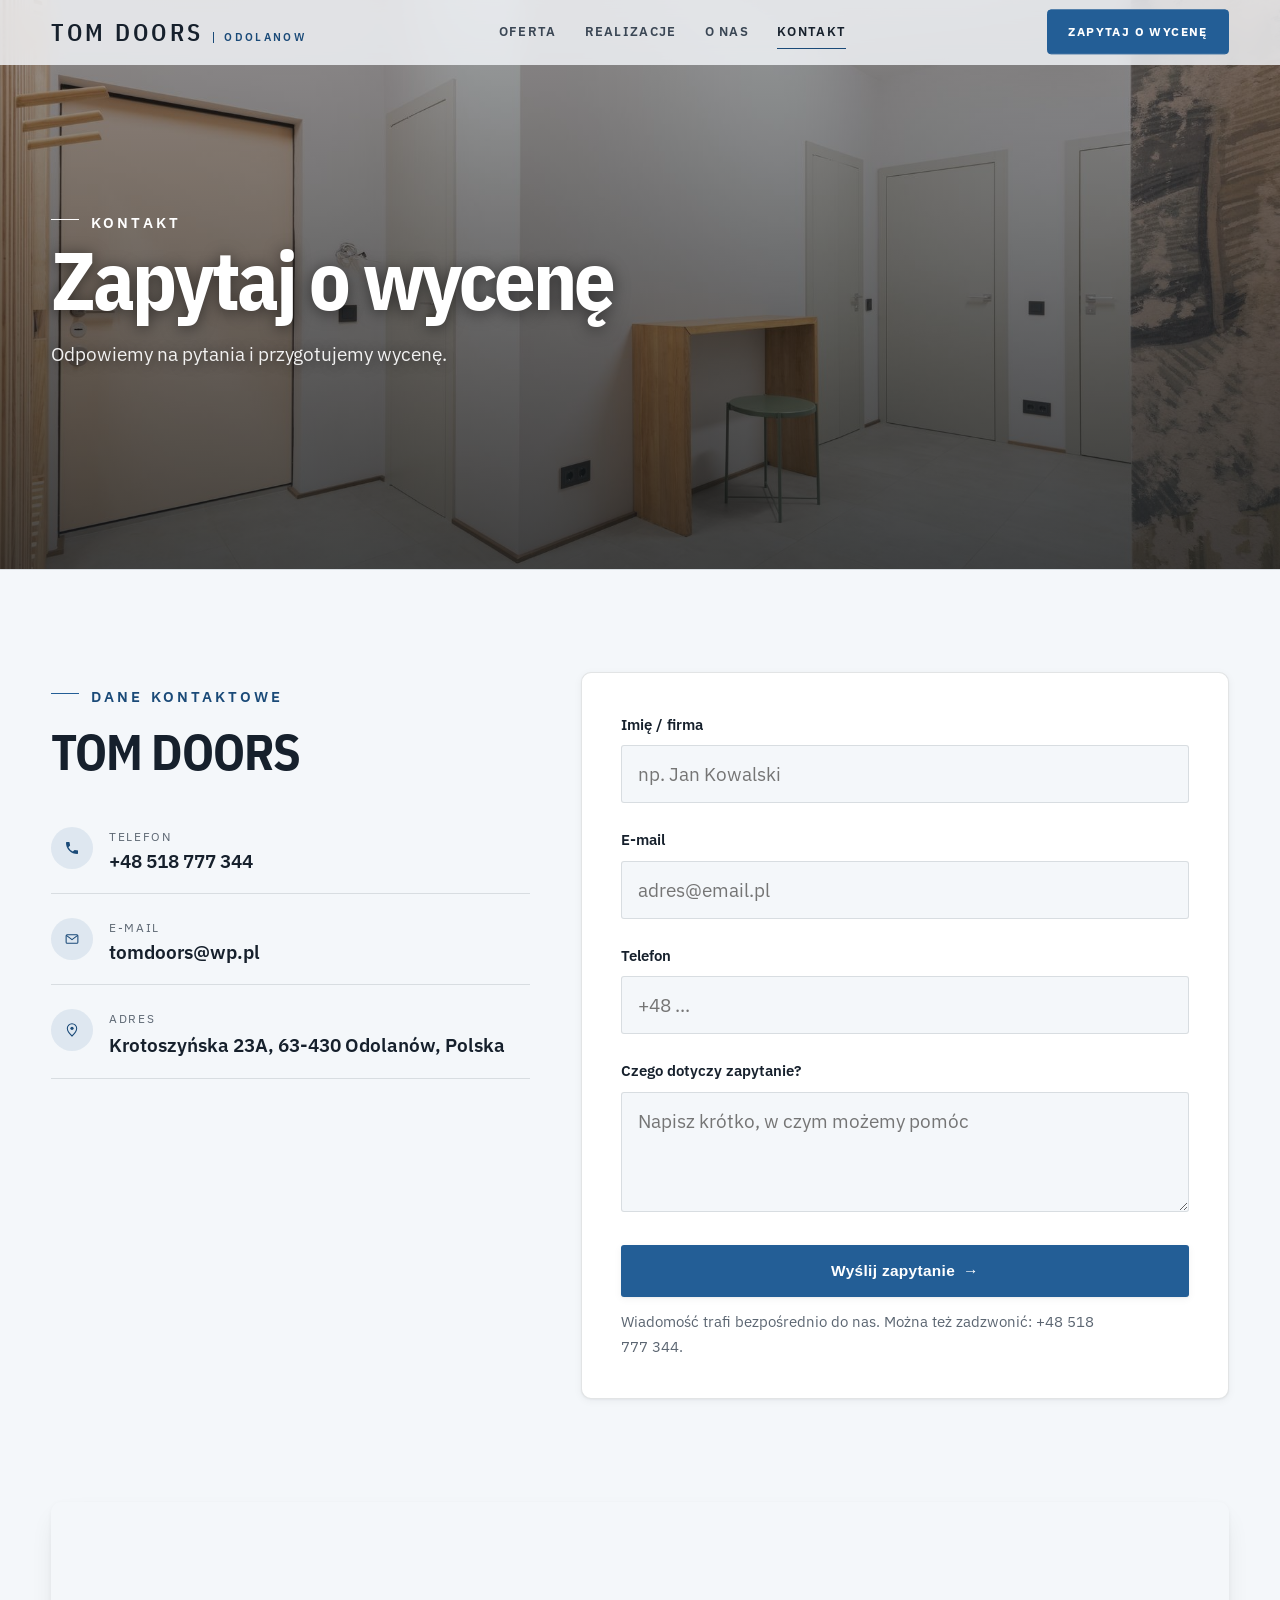
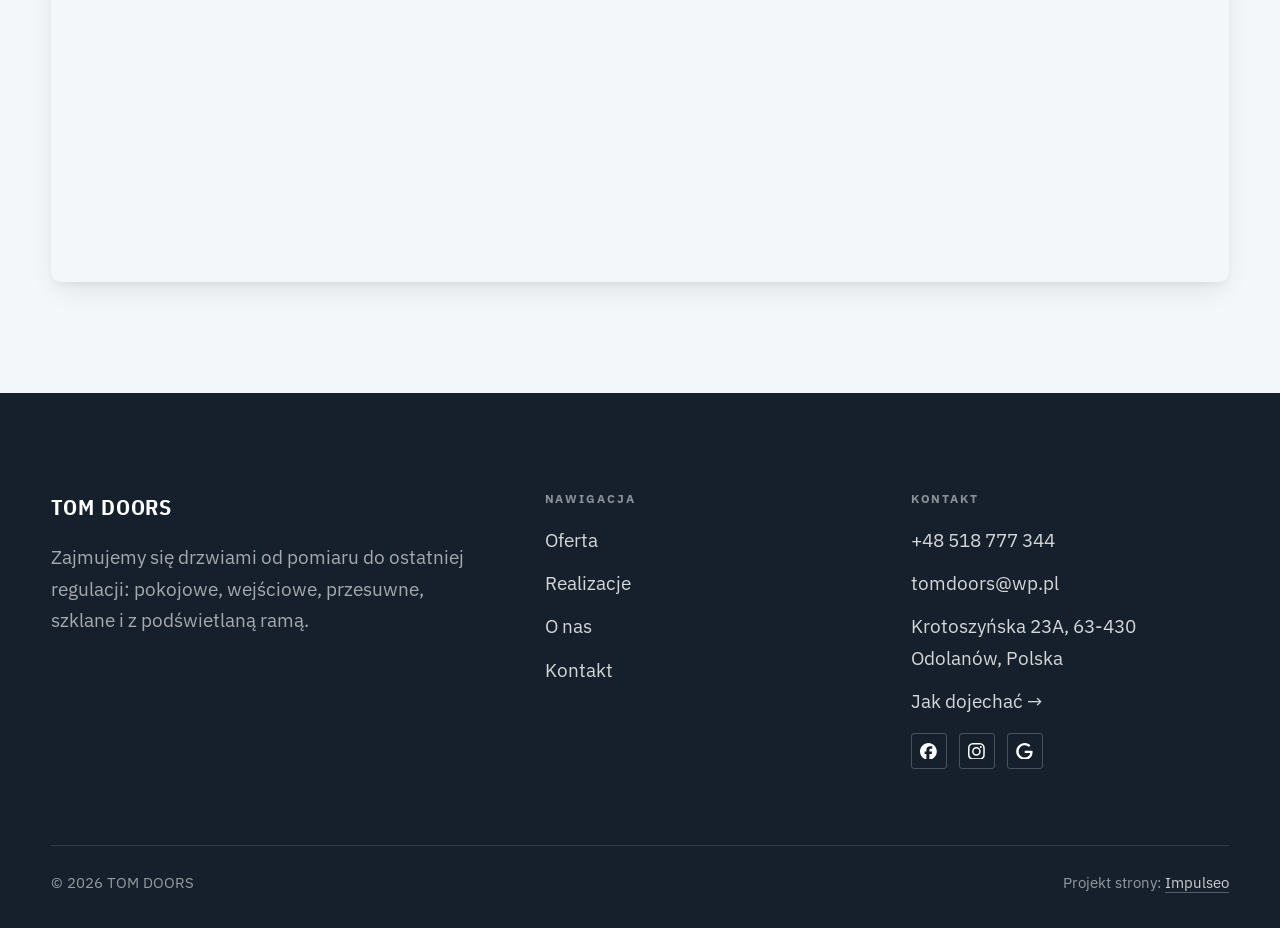
==== kontakt.html @ 1ac23c40 "Strona demo: tom-doors" ====
<!DOCTYPE html>
<html lang="pl">
<head>
<meta charset="UTF-8">
<meta name="viewport" content="width=device-width, initial-scale=1.0">
<title>Kontakt - TOM DOORS</title>
<meta name="description" content="Kontakt TOM DOORS - Krotoszyńska 23A, 63-430 Odolanów, Polska">
<link rel="canonical" href="https://kris20032.github.io/tom-doors/kontakt.html">
<meta name="robots" content="noindex, nofollow">
<meta property="og:type" content="website">
<meta property="og:locale" content="pl_PL">
<meta property="og:site_name" content="TOM DOORS">
<meta property="og:title" content="Kontakt - TOM DOORS">
<meta property="og:description" content="Kontakt TOM DOORS - Krotoszyńska 23A, 63-430 Odolanów, Polska">
<meta property="og:url" content="https://kris20032.github.io/tom-doors/kontakt.html">
<meta property="og:image" content="https://kris20032.github.io/tom-doors/img/og.jpg">
<meta property="og:image:width" content="1200">
<meta property="og:image:height" content="630">
<meta name="twitter:card" content="summary_large_image">
<link rel="preconnect" href="https://fonts.googleapis.com">
<link rel="preconnect" href="https://fonts.gstatic.com" crossorigin>
<link href="https://fonts.googleapis.com/css2?family=IBM+Plex+Sans+Condensed:wght@500;600;700&family=IBM+Plex+Sans:wght@400;500;600&display=swap" rel="stylesheet">
<link rel="stylesheet" href="assets/styles.css?v=f9ef40aa">
</head>
<body>

<header class="nav">
  <div class="wrap nav-inner">
    <a class="brand" href="index.html"><span class="name">TOM DOORS</span><span class="sub">Odolanów</span></a>
    <nav class="nav-links">
      <a href="oferta.html">Oferta</a>
      <a href="realizacje.html">Realizacje</a>
      <a href="o-nas.html">O nas</a>
      <a href="kontakt.html" class="active" aria-current="page">Kontakt</a>
      <a href="kontakt.html" class="btn btn-accent">Zapytaj o wycenę</a>
    </nav>
    <button class="nav-toggle" aria-label="Menu"><span></span><span></span><span></span></button>
  </div>
</header>

<main>
<section class="pagehead">
  <img src="img/g14.jpg" alt="TOM DOORS - Zapytaj o wycenę" width="1880" height="1255" decoding="async">
  <div class="wrap">
    <span class="eyebrow">Kontakt</span>
    <h1>Zapytaj o wycenę</h1>
    <p>Odpowiemy na pytania i przygotujemy wycenę.</p>
  </div>
</section>
<section>
  <div class="wrap contact-grid">
    <div class="reveal">
      <span class="eyebrow">Dane kontaktowe</span>
      <h2 style="margin:var(--space-4) 0 var(--space-6)">TOM DOORS</h2>
      <div class="info-list">
        <div class="info-row"><div class="ic"><svg class="ico-tel" width="16" height="16" viewBox="0 0 24 24" fill="none" aria-hidden="true"><path d="M6.6 10.8a15.5 15.5 0 0 0 6.6 6.6l2.2-2.2a1 1 0 0 1 1-.24 11.4 11.4 0 0 0 3.6.58 1 1 0 0 1 1 1V20a1 1 0 0 1-1 1A17 17 0 0 1 3 4a1 1 0 0 1 1-1h3.5a1 1 0 0 1 1 1c0 1.25.2 2.46.58 3.6a1 1 0 0 1-.25 1l-2.23 2.2Z" fill="currentColor"/></svg></div><div><div class="lbl">Telefon</div><a class="val" href="tel:+48518777344">+48 518 777 344</a></div></div>
        <div class="info-row"><div class="ic"><svg class="ico-mail" width="16" height="16" viewBox="0 0 24 24" fill="none" aria-hidden="true"><rect x="3.2" y="5.5" width="17.6" height="13" rx="1.6" stroke="currentColor" stroke-width="1.6"/><path d="M4 7l8 6 8-6" stroke="currentColor" stroke-width="1.6" stroke-linecap="round" stroke-linejoin="round"/></svg></div><div><div class="lbl">E-mail</div><a class="val" href="mailto:tomdoors@wp.pl">tomdoors@wp.pl</a></div></div>
        <div class="info-row"><div class="ic"><svg class="ico-pin" width="16" height="16" viewBox="0 0 24 24" fill="none" aria-hidden="true"><path d="M12 21s7-6.1 7-11.5A7 7 0 0 0 5 9.5C5 14.9 12 21 12 21Z" stroke="currentColor" stroke-width="1.6" fill="none"/><circle cx="12" cy="9.5" r="2.4" fill="currentColor"/></svg></div><div><div class="lbl">Adres</div><div class="val">Krotoszyńska 23A, 63-430 Odolanów, Polska</div></div></div>
      </div>
    </div>
    <div class="reveal">
      <form class="form" action="https://formsubmit.co/tomdoors@wp.pl" method="POST">
        <input type="hidden" name="_subject" value="Zapytanie ze strony TOM DOORS">
        <input type="hidden" name="_captcha" value="false">
        <input type="hidden" name="_template" value="table">
        <div class="fld"><label for="name">Imię / firma</label><input id="name" name="name" type="text" placeholder="np. Jan Kowalski" required></div>
        <div class="fld"><label for="email">E-mail</label><input id="email" name="email" type="email" placeholder="adres@email.pl" required></div>
        <div class="fld"><label for="phone">Telefon</label><input id="phone" name="phone" type="tel" placeholder="+48 ..."></div>
        <div class="fld"><label for="msg">Czego dotyczy zapytanie?</label><textarea id="msg" name="message" placeholder="Napisz krótko, w czym możemy pomóc" required></textarea></div>
        <button type="submit" class="btn btn-accent" style="width:100%;justify-content:center">Wyślij zapytanie <span class="arr">→</span></button>
        <p class="note">Wiadomość trafi bezpośrednio do nas. Można też zadzwonić: +48 518 777 344.</p>
      </form>
    </div>
  </div>
</section>
<section style="padding-top:0">
  <div class="wrap reveal">
    <iframe class="map" title="TOM DOORS - Odolanów" src="https://maps.google.com/maps?q=51.5777469%2C17.6705149&z=15&output=embed" loading="lazy" referrerpolicy="no-referrer-when-downgrade"></iframe>
  </div>
</section>
</main>

<footer>
  <div class="wrap">
    <div class="foot-grid">
      <div class="foot-brand">
        <div class="name">TOM DOORS</div>
        <p>Zajmujemy się drzwiami od pomiaru do ostatniej regulacji: pokojowe, wejściowe, przesuwne, szklane i z podświetlaną ramą.</p>
      </div>
      <div class="foot-col">
        <h4>Nawigacja</h4>
        <a href="oferta.html">Oferta</a>
        <a href="realizacje.html">Realizacje</a>
        <a href="o-nas.html">O nas</a>
        <a href="kontakt.html">Kontakt</a>
      </div>
      <div class="foot-col">
        <h4>Kontakt</h4>
        <a href="tel:+48518777344">+48 518 777 344</a>
        <a href="mailto:tomdoors@wp.pl">tomdoors@wp.pl</a>
        <p>Krotoszyńska 23A, 63-430 Odolanów, Polska</p>
        <a href="https://maps.google.com/?cid=12804049707847882123&g_mp=Cidnb29nbGUubWFwcy5wbGFjZXMudjEuUGxhY2VzLlNlYXJjaFRleHQQAhgEIAA" target="_blank" rel="noopener">Jak dojechać →</a>
      <div class="foot-soc">
        <a class="soc" href="https://www.facebook.com/p/TOM-DOORS-100087674329589/?locale=pl_PL" target="_blank" rel="noopener" aria-label="Facebook - TOM DOORS"><svg viewBox="0 0 24 24" aria-hidden="true" focusable="false"><path d="M9.101 23.691v-7.98H6.627v-3.667h2.474v-1.58c0-4.085 1.848-5.978 5.858-5.978.401 0 .955.042 1.468.103a8.68 8.68 0 0 1 1.141.195v3.325a8.623 8.623 0 0 0-.653-.036 26.805 26.805 0 0 0-.733-.009c-.707 0-1.259.096-1.675.309a1.686 1.686 0 0 0-.679.622c-.258.42-.374.995-.374 1.752v1.297h3.919l-.386 2.103-.287 1.564h-3.246v8.245C19.396 23.238 24 18.179 24 12.044c0-6.627-5.373-12-12-12s-12 5.373-12 12c0 5.628 3.874 10.35 9.101 11.647Z" fill="currentColor"/></svg></a>
        <a class="soc" href="https://www.instagram.com/tom_doors/" target="_blank" rel="noopener" aria-label="Instagram - TOM DOORS"><svg viewBox="0 0 24 24" aria-hidden="true" focusable="false"><path d="M7.0301.084c-1.2768.0602-2.1487.264-2.911.5634-.7888.3075-1.4575.72-2.1228 1.3877-.6652.6677-1.075 1.3368-1.3802 2.127-.2954.7638-.4956 1.6365-.552 2.914-.0564 1.2775-.0689 1.6882-.0626 4.947.0062 3.2586.0206 3.6671.0825 4.9473.061 1.2765.264 2.1482.5635 2.9107.308.7889.72 1.4573 1.388 2.1228.6679.6655 1.3365 1.0743 2.1285 1.38.7632.295 1.6361.4961 2.9134.552 1.2773.056 1.6884.069 4.9462.0627 3.2578-.0062 3.668-.0207 4.9478-.0814 1.28-.0607 2.147-.2652 2.9098-.5633.7889-.3086 1.4578-.72 2.1228-1.3881.665-.6682 1.0745-1.3378 1.3795-2.1284.2957-.7632.4966-1.636.552-2.9124.056-1.2809.0692-1.6898.063-4.948-.0063-3.2583-.021-3.6668-.0817-4.9465-.0607-1.2797-.264-2.1487-.5633-2.9117-.3084-.7889-.72-1.4568-1.3876-2.1228C21.2982 1.33 20.628.9208 19.8378.6165 19.074.321 18.2017.1197 16.9244.0645 15.6471.0093 15.236-.005 11.977.0014 8.718.0076 8.31.0215 7.0301.0839m.1402 21.6932c-1.17-.0509-1.8053-.2453-2.2287-.408-.5606-.216-.96-.4771-1.3819-.895-.422-.4178-.6811-.8186-.9-1.378-.1644-.4234-.3624-1.058-.4171-2.228-.0595-1.2645-.072-1.6442-.079-4.848-.007-3.2037.0053-3.583.0607-4.848.05-1.169.2456-1.805.408-2.2282.216-.5613.4762-.96.895-1.3816.4188-.4217.8184-.6814 1.3783-.9003.423-.1651 1.0575-.3614 2.227-.4171 1.2655-.06 1.6447-.072 4.848-.079 3.2033-.007 3.5835.005 4.8495.0608 1.169.0508 1.8053.2445 2.228.408.5608.216.96.4754 1.3816.895.4217.4194.6816.8176.9005 1.3787.1653.4217.3617 1.056.4169 2.2263.0602 1.2655.0739 1.645.0796 4.848.0058 3.203-.0055 3.5834-.061 4.848-.051 1.17-.245 1.8055-.408 2.2294-.216.5604-.4763.96-.8954 1.3814-.419.4215-.8181.6811-1.3783.9-.4224.1649-1.0577.3617-2.2262.4174-1.2656.0595-1.6448.072-4.8493.079-3.2045.007-3.5825-.006-4.848-.0608M16.953 5.5864A1.44 1.44 0 1 0 18.39 4.144a1.44 1.44 0 0 0-1.437 1.4424M5.8385 12.012c.0067 3.4032 2.7706 6.1557 6.173 6.1493 3.4026-.0065 6.157-2.7701 6.1506-6.1733-.0065-3.4032-2.771-6.1565-6.174-6.1498-3.403.0067-6.156 2.771-6.1496 6.1738M8 12.0077a4 4 0 1 1 4.008 3.9921A3.9996 3.9996 0 0 1 8 12.0077" fill="currentColor"/></svg></a>
        <a class="soc" href="https://maps.google.com/?cid=12804049707847882123&g_mp=Cidnb29nbGUubWFwcy5wbGFjZXMudjEuUGxhY2VzLlNlYXJjaFRleHQQAhgEIAA" target="_blank" rel="noopener" aria-label="Google - TOM DOORS"><svg viewBox="0 0 24 24" aria-hidden="true" focusable="false"><path d="M12.48 10.92v3.28h7.84c-.24 1.84-.853 3.187-1.787 4.133-1.147 1.147-2.933 2.4-6.053 2.4-4.827 0-8.6-3.893-8.6-8.72s3.773-8.72 8.6-8.72c2.6 0 4.507 1.027 5.907 2.347l2.307-2.307C18.747 1.44 16.133 0 12.48 0 5.867 0 .307 5.387.307 12s5.56 12 12.173 12c3.573 0 6.267-1.173 8.373-3.36 2.16-2.16 2.84-5.213 2.84-7.667 0-.76-.053-1.467-.173-2.053H12.48z" fill="currentColor"/></svg></a>
      </div>
      </div>
    </div>
    <div class="foot-bot">
      <span>© 2026 TOM DOORS</span>
      <span>Projekt strony: <a class="foot-credit" href="https://impulseo.pl" target="_blank" rel="noopener">Impulseo</a></span>
    </div>
  </div>
</footer>
<div class="sticky-reserve"><a class="sr-book" href="kontakt.html">Zapytaj o wycenę</a><a class="sr-call" href="tel:+48518777344" aria-label="Zadzwoń"><svg class="ico-tel" width="16" height="16" viewBox="0 0 24 24" fill="none" aria-hidden="true"><path d="M6.6 10.8a15.5 15.5 0 0 0 6.6 6.6l2.2-2.2a1 1 0 0 1 1-.24 11.4 11.4 0 0 0 3.6.58 1 1 0 0 1 1 1V20a1 1 0 0 1-1 1A17 17 0 0 1 3 4a1 1 0 0 1 1-1h3.5a1 1 0 0 1 1 1c0 1.25.2 2.46.58 3.6a1 1 0 0 1-.25 1l-2.23 2.2Z" fill="currentColor"/></svg></a></div>
<div class="demo-wazne" data-do="2026-11-03" data-cykl="3" hidden><svg class="dw-ico" width="13" height="13" viewBox="0 0 24 24" fill="none" aria-hidden="true"><circle cx="12" cy="12" r="8.6" stroke="currentColor" stroke-width="1.8"/><path d="M12 7.2V12l3.3 2" stroke="currentColor" stroke-width="1.8" stroke-linecap="round"/></svg><span class="dw-txt"></span></div>

<script src="assets/main.js"></script>
</body>
</html>
---- assets/styles.css ----
/* ============================================================
   STOLBASZ — premium, architektoniczny B2B fit-out
   Jasna paleta, zero brązu. System wg premium-web-craft.
   Projekt strony: Impulseo (impulseo.pl)
   ============================================================ */

:root{
  /* PALETA — jasna, architektoniczna, chłodna */
  --paper:#F4F7FA;          /* główne tło */
  --paper-2:#E7EDF3;        /* sekcje alternatywne (chłodny jasny szary) */
  --paper-3:#E7EDF3;        /* delikatne wypełnienia */
  --ink:#16202C;            /* tekst główny — chłodny grafit */
  --ink-soft:#3A4654;       /* nagłówki drugorzędne */
  --muted:#5C6672;          /* tekst poboczny */
  --line:rgba(22,32,44,.12);/* hairline */
  --accent:#235E96;         /* stonowany petrol-slate — jedyny akcent */
  --accent-d:#1A4A78;
  --accent-soft:rgba(35,94,150,.10);
  --dark:#16202C;           /* sekcje ciemne (stopka/CTA) */

  /* HOVER ZDJĘĆ — JEDEN standard dla całego silnika (decyzja K. 04.08.2026, artefakt z wariantami).
     AKTUALNE (K.+Szymon 09.08.2026, wybór z artefaktu 6 wariantów): zoom 1.05 przy 1.4s -
     przy tak długim czasie mocniejszy kadr NIE skacze, tylko „oddycha". Poprzedni standard
     (1.02 / .55s z 04.08) odbierany jako dynamiczny i szybki.
     Spoczynek lekko przygaszony, ale TYLKO tam, gdzie jest mysz (@media hover:hover) —
     na telefonie zdjęcia zostają w pełnej jasności. */
  --img-zoom:1.05;                   /* K.+Szymon 09.08: wariant F z artefaktu porównawczego */
  --img-rest:brightness(.95) saturate(.99);
  --img-hot:brightness(1.06) saturate(1.05);
  --img-dur:1.4s;                    /* K.+Szymon 09.08 (wariant F): powoli = elegancko */
  --img-ease:cubic-bezier(.16,.84,.44,1);  /* miękki ogon, efekt „oddychania" */

  /* ODSTĘPY — skala 4/8 */
  --space-1:4px; --space-2:8px; --space-3:12px; --space-4:16px; --space-5:24px;
  --space-6:32px; --space-7:48px; --space-8:64px; --space-9:96px; --space-10:128px;

  /* TYPOGRAFIA — fluid clamp() (skala podbita 16.07.2026: większe, czytelniejsze litery — uwaga Adama) */
  --text-sm:clamp(.9rem,.87rem + .12vw,1rem);
  --text-base:clamp(1.08rem,1.04rem + .18vw,1.2rem);
  --text-lg:clamp(1.24rem,1.15rem + .34vw,1.44rem);
  --text-h3:clamp(1.34rem,1.22rem + .55vw,1.66rem);
  --text-h2:clamp(2.1rem,1.66rem + 2.1vw,3.1rem);
  --text-h1:clamp(2.9rem,2.1rem + 4vw,5.1rem);

  /* PROMIENIE — architektoniczne, raczej ostre */
  --r-sm:3px; --r-md:6px; --r-lg:10px;

  /* RUCH */
  --ease:cubic-bezier(.25,.46,.45,.94); --dur:.24s;

  /* CIENIE — miękkie, warstwowe */
  --sh-sm:0 1px 2px rgba(16,24,32,.04), 0 2px 8px rgba(16,24,32,.05);
  --sh-md:0 2px 6px rgba(16,24,32,.05), 0 12px 28px -8px rgba(16,24,32,.12);
  --sh-lg:0 6px 14px rgba(16,24,32,.07), 0 26px 56px -18px rgba(16,24,32,.22);

  --hairline:1px solid var(--line);

  --font-display:'IBM Plex Sans Condensed','IBM Plex Sans',sans-serif;
  --font-body:'IBM Plex Sans',sans-serif;
}

*{box-sizing:border-box;margin:0;padding:0}
html{scroll-behavior:smooth}
body{
  font-family:var(--font-body);
  font-size:var(--text-base);
  line-height:1.65;
  color:var(--ink);
  background:var(--paper);
  -webkit-font-smoothing:antialiased;
  text-rendering:optimizeLegibility;
}
img{max-width:100%;height:auto;display:block}  /* height:auto = width/height z atrybutów trzyma proporcje (TOP#12) */
a{color:inherit;text-decoration:none}

.wrap{width:min(92%,1180px);margin-inline:auto}
section{padding-block:clamp(52px,6.5vw,96px)}

h1,h2,h3{font-family:var(--font-display);font-weight:700;line-height:1.08;letter-spacing:-.02em;color:var(--ink)}
h1{font-size:var(--text-h1);letter-spacing:-.035em}
h2{font-size:var(--text-h2);letter-spacing:-.025em}
h3{font-size:var(--text-h3)}
/* MIARA — długość wiersza. WCAG 2.2 SC 1.4.8: max 80 znaków; Butterick: 45–90.
   68ch daje realnie 72–78 znaków polskiego tekstu, czyli z zapasem pod granicą.
   Wcześniej limit miał TYLKO <p> — <li>, <blockquote> i <dd> nie miały żadnego,
   i to jedyny powód, dla którego 23 bloki na dwóch oddanych stronach jadą po
   83–106 znaków w wierszu (pomiar 07.08.2026, bramka `miara`).
   ⚠️ Listy i definicje ograniczamy TYLKO bez klasy: `ul`/`ol` z klasą to u nas
   układ (siatki kafli, menu), a nie tekst ciągły — tam miarę wyznacza układ. */
/* 60ch, nie 68ch (K. 10.08): po zmianie fontów na węższe kroje (DM Sans i spółka)
   w 68ch mieściło się ~90 znaków - bramka pikselowa słusznie zgłaszała przekroczenie
   granicy 80. Pomiar na żywej przeglądarce: 60ch = 90 znaków, 53ch = ~78 znaków, czyli normę WCAG 1.4.8. */
:root{ --miara:53ch }
p{max-width:min(100%,var(--miara))}
blockquote,
ul:not([class])>li, ol:not([class])>li,
dl:not([class])>dd{max-width:min(100%,var(--miara))}

/* ⚠️ Świadomie BEZ wyjątku `.tile p,.card p,.svc p{max-width:none}`, choć nasuwa się sam:
   te akapity BYŁY już ograniczone (stare `p{max-width:65ch}`), więc „wyjątek" nie odblokowałby
   niczego nowego — tylko ROZLUŹNIŁ stan sprzed zmiany na wszystkich demach naraz.
   `figcaption` żadna z reguł wyżej nie dotyczy, więc też nie potrzebuje zwolnienia. */

/* ŁAMANIE. `balance` wyrównuje długości wierszy w nagłówku, `pretty` pilnuje ostatniego
   wiersza akapitu, żeby nie został w nim jeden wyraz. Obsługiwane od Chrome 117 /
   Safari 17.5; starsze przeglądarki po prostu ignorują tę własność.
   `text-wrap:pretty` nie występowało dotąd ANI RAZ w silniku ani w repo klientów. */
h1,h2,h3,.lead,.lede{text-wrap:balance}
p,li,blockquote,dd{text-wrap:pretty}

.eyebrow{
  font-family:var(--font-body);
  font-size:var(--text-sm);
  font-weight:600;
  letter-spacing:.18em;
  text-transform:uppercase;
  color:var(--accent);
  display:inline-flex;align-items:center;gap:var(--space-3);
}
/* flex:none + margin-top = kreska trzyma się PIERWSZEJ linii. Wcześniej align-items:center
   centrowało ją względem całego bloku i przy zawinięciu (długi kicker typu
   „…WNĘTRZ · LESZNO · OD 2019") druga linia lądowała z brzydkim wcięciem. */
.eyebrow{align-items:flex-start}
.eyebrow>*,.eyebrow{text-wrap:balance}   /* dlugi kicker lamal sie na sierote typu samo „2019" w drugiej linii */
.eyebrow::before{content:"";width:28px;height:1px;background:var(--accent);display:inline-block;flex:none;margin-top:.62em}

.muted{color:var(--muted)}
.lead{font-size:var(--text-lg);line-height:1.55;color:var(--ink-soft);max-width:50ch}

/* ---------- BUTTONS ---------- */
.btn{
  display:inline-flex;align-items:center;gap:var(--space-2);
  font-weight:600;font-size:var(--text-sm);letter-spacing:.02em;
  padding:var(--space-4) var(--space-6);
  border-radius:var(--r-sm);
  transition:transform var(--dur) var(--ease),box-shadow var(--dur) var(--ease),background var(--dur) var(--ease);
  cursor:pointer;border:1px solid transparent;
}
.btn-accent{background:var(--accent);color:#fff;box-shadow:var(--sh-sm)}
.btn-accent:hover{background:var(--accent-d);transform:translateY(-2px);box-shadow:var(--sh-md)}
.btn-accent:active{transform:translateY(0);box-shadow:var(--sh-sm)}
.btn-ghost{background:transparent;color:var(--ink);border-color:var(--line)}
.btn-ghost:hover{border-color:var(--accent);color:var(--accent);transform:translateY(-2px)}
.btn-light{background:#fff;color:var(--ink);box-shadow:var(--sh-sm)}
.btn-light:hover{transform:translateY(-2px);box-shadow:var(--sh-md)}
.btn .arr{transition:transform var(--dur) var(--ease)}
.btn:hover .arr{transform:translateX(4px)}

/* ---------- NAV ---------- */
.nav{
  position:sticky;top:0;z-index:50;
  background:color-mix(in srgb,var(--paper) 88%,transparent);
  backdrop-filter:saturate(140%) blur(10px);
  border-bottom:var(--hairline);
}
.nav-inner{display:flex;align-items:center;justify-content:space-between;gap:var(--space-5);height:72px}
/* ANTY-NACHODZENIE (K. 05.08.2026): długa nazwa firmy + przycisk z pełnym numerem nie mieściły się w pasku
   i flex ściskał linki PONIŻEJ ich treści - "Kontakt" wchodził na ramkę "Zadzwoń +48 ...". Teraz ustępuje
   nazwa marki (skrót wielokropkiem), a menu i przycisk nigdy się nie kurczą ani nie zachodzą na siebie. */
.brand{display:flex;flex-direction:column;line-height:1;min-width:0;flex:0 1 auto}
.brand .name{font-family:var(--font-display);font-weight:800;font-size:1.35rem;letter-spacing:.04em;white-space:nowrap;overflow:hidden;text-overflow:ellipsis}
.brand .sub{font-size:.62rem;letter-spacing:.34em;text-transform:uppercase;color:var(--muted);margin-top:5px;white-space:nowrap;overflow:hidden;text-overflow:ellipsis}
.nav-links{display:flex;align-items:center;gap:var(--space-6);flex:0 0 auto}
.nav-links a{font-size:var(--text-sm);font-weight:500;color:var(--ink-soft);position:relative;padding-block:4px;white-space:nowrap;transition:color var(--dur) var(--ease)}
.nav-links a::after{content:"";position:absolute;left:0;bottom:0;width:0;height:1.5px;background:var(--accent);transition:width var(--dur) var(--ease)}
.nav-links a:hover,.nav-links a.active{color:var(--ink)}
.nav-links a:hover::after,.nav-links a.active::after{width:100%}
.nav-links .btn{padding:var(--space-2) var(--space-5)}
/* przyciski w nav: właściwy kolor (przebij .nav-links a) + bez podkreślenia */
.nav-links a.btn-accent{color:#fff}
.nav-links a.btn-ghost,.nav-links a.btn-light{color:var(--ink)}
/* CTA w pasku: NIE podkreślenie spod linków menu, ale ten sam przelatujący błysk,
   co na wszystkich innych przyciskach (zgłoszenie K. 13.08.2026 - „na hero jest efekt
   światła przechodzącego przez przycisk, na navbarze go nie ma, a mają być identyczne").
   Reguła `.nav-links a::after` jest silniejsza od `.btn::after`, więc trzeba jej
   geometrię wyzerować i wpisać połysk z nazwy - samo `display:none` gasiło efekt. */
.nav-links a.btn::after{
  display:block;content:"";position:absolute;inset:0;z-index:-1;pointer-events:none;
  width:auto;height:auto;border-radius:inherit;   /* kasuje geometrię podkreślenia (width:0;height:1.5px) */
  background:linear-gradient(100deg,transparent 32%,rgba(255,255,255,.20) 50%,transparent 68%);
  translate:-120% 0}
@media (prefers-reduced-motion:no-preference){
  .nav-links a.btn:hover::after{translate:120% 0;transition:translate .75s var(--mt-ease,cubic-bezier(.16,.84,.44,1))}
}
.nav-toggle{display:none;background:none;border:none;cursor:pointer;flex-direction:column;gap:5px;padding:8px}
.nav-toggle span{width:24px;height:2px;background:var(--ink);transition:var(--dur)}
/* Ciasny zakres MIĘDZY menu mobilnym a pełnym pulpitem: zbijamy odstępy i nazwę marki,
   żeby wszystko zmieściło się naturalnie, zanim w ogóle dojdzie do skracania wielokropkiem. */
@media(max-width:1280px) and (min-width:921px){
  .nav-links{gap:var(--space-4)}
  .nav-links .btn{padding:var(--space-2) var(--space-4)}
  .brand .name{font-size:1.15rem}
}

/* ---------- HERO (split) ---------- */
.hero{position:relative;overflow:hidden;border-bottom:var(--hairline)}
.hero-grid{display:grid;grid-template-columns:1.05fr .95fr;gap:clamp(24px,4vw,60px);align-items:center;
  padding-block:clamp(36px,4.5vw,64px)}
.hero-copy .eyebrow{margin-bottom:var(--space-5)}
.hero-copy h1{margin-bottom:var(--space-5)}
.hero-copy .lead{margin-bottom:var(--space-7)}
.hero-actions{display:flex;flex-wrap:wrap;gap:var(--space-4)}
.hero-art{position:relative;aspect-ratio:4/3;border-radius:var(--r-lg);overflow:hidden;box-shadow:var(--sh-lg)}
.hero-art img{width:100%;height:100%;object-fit:cover}
.hero-art::after{content:"";position:absolute;inset:0;background:linear-gradient(180deg,transparent 55%,rgba(18,24,28,.28))}
.hero-badge{position:absolute;left:var(--space-5);bottom:var(--space-5);z-index:2;
  background:rgba(252,252,251,.94);backdrop-filter:blur(4px);
  border-radius:var(--r-md);padding:var(--space-4) var(--space-5);box-shadow:var(--sh-md);max-width:78%}
.hero-badge strong{display:block;font-family:var(--font-display);font-size:1rem;letter-spacing:-.01em}
.hero-badge span{font-size:var(--text-sm);color:var(--muted)}

/* ---------- HERO duży / kinowy (strona główna) ---------- */
.hero-cine{position:relative;min-height:clamp(560px,82vh,840px);min-height:clamp(560px,82svh,840px);display:flex;align-items:center;overflow:hidden;border-bottom:var(--hairline)}
.hero-cine>img{position:absolute;inset:0;width:100%;height:100%;object-fit:cover;z-index:0}
.hero-cine::after{content:"";position:absolute;inset:0;z-index:1;
  background:linear-gradient(95deg,rgba(13,18,23,.86) 0%,rgba(13,18,23,.64) 32%,rgba(13,18,23,.24) 62%,rgba(13,18,23,.04) 100%)}
.hero-cine .wrap{position:relative;z-index:2;padding-block:var(--space-8)}
.hero-cine .hero-copy{max-width:660px}
.hero-cine .eyebrow{color:#fff;margin-bottom:var(--space-5)}
.hero-cine .eyebrow::before{background:#fff}
.hero-cine h1{color:#fff;margin-bottom:var(--space-5);font-size:clamp(2.9rem,2rem + 4.4vw,5.2rem);text-wrap:balance}
.hero-cine .lead{color:rgba(255,255,255,.92);max-width:48ch;margin-bottom:var(--space-7)}
.hero-cine .hero-actions{display:flex;flex-wrap:wrap;gap:var(--space-4)}
/* NISKIE OKNO (laptop z dokiem i paskami przeglądarki ma ~700-780 px wysokości widoku):
   H1 do 5.2rem + długi lead nie mieściły się i przyciski wypadały POD krawędź ekranu -
   klient widział stronę bez ani jednego CTA. Skalujemy w dół, zamiast przycinać treść. */
@media(min-width:821px) and (max-height:820px){
  .hero-cine{min-height:clamp(520px,94svh,780px)}
  .hero-cine .wrap{padding-block:var(--space-6)}
  .hero-cine h1{font-size:clamp(2.2rem,1.5rem + 2.6vw,3.6rem);margin-bottom:var(--space-4)}
  .hero-cine .eyebrow{margin-bottom:var(--space-4)}
  .hero-cine .lead{margin-bottom:var(--space-5);max-width:44ch}
}
@media(max-width:680px){
  .hero-cine{min-height:clamp(520px,76vh,640px);min-height:clamp(520px,76svh,640px);align-items:flex-end}
  .hero-cine::after{background:linear-gradient(0deg,rgba(13,18,23,.9) 6%,rgba(13,18,23,.45) 55%,rgba(13,18,23,.25) 100%)}
  .hero-cine .wrap{padding-bottom:var(--space-9)}
  /* TELEFON (~90% oglądających): lead potrafił zająć 8 linii i zepchnąć CTA poza pierwszy ekran.
     Zwężamy interlinię i skalę - treści nie ucinamy, bo to ona sprzedaje. */
  .hero-cine .lead{font-size:.98rem;line-height:1.5;margin-bottom:var(--space-5)}
  .hero-cine .eyebrow{font-size:.72rem;letter-spacing:.13em;margin-bottom:var(--space-4)}
  .hero-cine .eyebrow::before{width:20px}
  .hero-cine h1{margin-bottom:var(--space-4)}
}

/* full-bleed hero variant (podstrony) */
.pagehead{position:relative;min-height:46vh;min-height:46svh;display:flex;align-items:flex-end;overflow:hidden;border-bottom:var(--hairline)}
.pagehead img{position:absolute;inset:0;width:100%;height:100%;object-fit:cover}
/* 10.08.2026 (decyzja K.): mocniejsze przyciemnienie + cień pod tekstem. Bramka mierzyła na
   nagłówkach podstron 3,38-3,43:1 przy wymaganych 4,5 — jasne zdjęcie (hala, śnieg, niebo)
   podchodziło pod biały tekst. Zdjęcia klientów są różne, więc kontrast musi dawać WARSTWA,
   a nie szczęśliwy dobór kadru. */
.pagehead::after{content:"";position:absolute;inset:0;background:linear-gradient(180deg,rgba(18,24,28,.40),rgba(18,24,28,.76))}
.pagehead .wrap{position:relative;z-index:2;padding-block:var(--space-9);color:#fff}
.pagehead h1{color:#fff;max-width:18ch;text-shadow:0 2px 16px rgba(0,0,0,.55)}
.pagehead .eyebrow{color:#fff}
.pagehead .eyebrow::before{background:#fff}
.pagehead p{color:rgba(255,255,255,.92);margin-top:var(--space-4);max-width:54ch;text-shadow:0 1px 12px rgba(0,0,0,.5)}

/* ---------- STRIP (pasek skrótów / liczby) ---------- */
.strip{background:var(--dark);color:#fff}
/* PASEK HASEŁ — standard 04.08.2026 (decyzja K.): 5 haseł w JEDNYM rzędzie, tekst WYŚRODKOWANY,
   węższe marginesy boczne niż reszta strony (pasek ma iść szerzej), równe wysokości kolumn. */
.strip .wrap{width:min(96%,1440px);display:grid;grid-template-columns:repeat(5,1fr);
  gap:var(--space-5);padding-block:var(--space-7);align-items:stretch}
.strip .item .k{font-family:var(--font-display);font-size:clamp(1.05rem,.82rem + .85vw,1.55rem);
  font-weight:800;letter-spacing:-.02em;color:#fff;line-height:1.18;text-wrap:balance}
.strip .item .v{font-size:var(--text-sm);color:rgba(255,255,255,.66);margin-top:var(--space-2);line-height:1.4}
.strip .item{border-left:2px solid var(--accent);padding-inline:var(--space-4);
  text-align:center;display:flex;flex-direction:column;justify-content:center}
/* liczba kolumn = liczba haseł, żeby ostatnie nie zostawało samo w drugim rzędzie.
   Klasę n-N nadaje multipage.py; domyślnie (bez klasy) pasek jest 5-kolumnowy. */
.strip.n-2 .wrap{grid-template-columns:repeat(2,1fr)}
.strip.n-3 .wrap{grid-template-columns:repeat(3,1fr)}
.strip.n-4 .wrap{grid-template-columns:repeat(4,1fr);gap:var(--space-6)}
.strip.n-4 .item .k{font-size:clamp(1.3rem,1rem + 1.1vw,2rem)}
.strip.n-6 .wrap{grid-template-columns:repeat(6,1fr);gap:var(--space-4)}
.strip.n-6 .item .k{font-size:clamp(.98rem,.8rem + .7vw,1.35rem)}
/* równe łamanie: zamiast "długa linia + jedno słowo" obie linie zbliżonej długości */
.strip .item .k{text-wrap:balance}

/* ---------- SECTION HEAD ---------- */
.head{max-width:48rem;margin-bottom:var(--space-8)}
.head.center{margin-inline:auto;text-align:center}
.head .eyebrow{margin-bottom:var(--space-4)}
.head h2{margin-bottom:var(--space-4)}
.head p{color:var(--muted);font-size:var(--text-lg);line-height:1.55}
.head.center p{margin-inline:auto}

/* ---------- INTRO SPLIT ---------- */
.split{display:grid;grid-template-columns:.92fr 1.08fr;gap:clamp(28px,5vw,80px);align-items:center}
.split.rev{grid-template-columns:1.08fr .92fr}
.split.rev .split-art{order:-1}
.split-art{position:relative;aspect-ratio:5/4;border-radius:var(--r-lg);overflow:hidden;box-shadow:var(--sh-lg)}
.split-art img{width:100%;height:100%;object-fit:cover}
.split-copy h2{margin-bottom:var(--space-5)}
.split-copy p+p{margin-top:var(--space-4)}
.split-copy .btn{margin-top:var(--space-6)}

/* ---------- SERVICES (zakres) ---------- */
.svc-grid{display:grid;grid-template-columns:repeat(auto-fit,minmax(280px,1fr));gap:var(--space-5)}
.svc{background:#fff;border:var(--hairline);border-radius:var(--r-md);padding:var(--space-7) var(--space-6);
  transition:transform var(--dur) var(--ease),box-shadow var(--dur) var(--ease),border-color var(--dur) var(--ease);
  position:relative;overflow:hidden}
.svc::before{content:"";position:absolute;left:0;top:0;width:3px;height:0;background:var(--accent);transition:height var(--dur) var(--ease)}
.svc:hover{transform:translateY(-4px);box-shadow:var(--sh-md);border-color:transparent}
.svc:hover::before{height:100%}
.svc .ic{font-family:var(--font-display);font-size:.8rem;font-weight:700;letter-spacing:.12em;color:var(--accent);margin-bottom:var(--space-4)}
.svc h3{margin-bottom:var(--space-3);font-size:1.22rem}
.svc p{color:var(--muted);font-size:var(--text-base);line-height:1.6}

/* big detailed service rows */
.svc-row{display:grid;grid-template-columns:.8fr 1.2fr;gap:clamp(20px,4vw,60px);align-items:center;padding-block:var(--space-8)}
.svc-row+.svc-row{border-top:var(--hairline)}
.svc-row.rev{grid-template-columns:1.2fr .8fr}
/* Naprzemienny układ wierszy oferty: co drugi wiersz ma zdjęcie po PRAWEJ.
   Było `order:-1` — martwy kod, bo zdjęcie i tak jest pierwszym dzieckiem w HTML,
   więc wszystkie wiersze wyglądały identycznie (zdjęcie zawsze z lewej), a `rev`
   zmieniało tylko szerokość kolumn. Znalezione 29.07.2026 przy różnicowaniu kierunków
   animacji (pomiar pozycji: art.mid 390/502 przy row.mid 756 — zawsze lewa strona). */
.svc-row.rev .svc-row-art{order:2}
.svc-row-art{aspect-ratio:4/3;border-radius:var(--r-md);overflow:hidden;box-shadow:var(--sh-md)}
.svc-row-art img{width:100%;height:100%;object-fit:cover}
.svc-row h3{font-size:1.5rem;margin-bottom:var(--space-4)}
.svc-row .num{font-family:var(--font-display);font-size:.85rem;font-weight:700;letter-spacing:.14em;color:var(--accent);display:block;margin-bottom:var(--space-3)}
.svc-row ul{list-style:none;margin-top:var(--space-4);display:flex;flex-direction:column;gap:var(--space-2)}
.svc-row li{position:relative;padding-left:var(--space-5);color:var(--muted);font-size:var(--text-base)}
.svc-row li::before{content:"";position:absolute;left:0;top:.62em;width:8px;height:1px;background:var(--accent)}

/* ---------- GALLERY (realizacje) ---------- */
.gallery{display:grid;grid-template-columns:repeat(12,1fr);gap:var(--space-4);grid-auto-rows:200px}
/* GALERIA MASONRY — pionowe zdjęcia (portrety beauty/wellness) bez przycinania: kolumny, height auto */
.gallery-masonry{column-count:3;column-gap:var(--space-4)}
@media(max-width:900px){.gallery-masonry{column-count:2}}
@media(max-width:560px){.gallery-masonry{column-count:1}}
.gallery-masonry .m-tile{break-inside:avoid;margin:0 0 var(--space-4);padding:0;position:relative;overflow:hidden;border-radius:var(--r-md);border:1px solid var(--line)}
.gallery-masonry .m-tile img{width:100%;height:auto;display:block}
.gallery-masonry .m-tile .cap{position:absolute;left:0;right:0;bottom:0;padding:var(--space-4);color:#fff;background:linear-gradient(0deg,rgba(0,0,0,.55),transparent);font-size:var(--text-sm)}
.gallery-masonry .m-tile .cap small{display:block;font-weight:400;opacity:.78;letter-spacing:.04em;text-transform:uppercase;font-size:.66rem;margin-top:3px}
.tile{position:relative;overflow:hidden;border-radius:var(--r-md);box-shadow:var(--sh-sm);
  transition:transform var(--dur) var(--ease),box-shadow var(--dur) var(--ease)}
.tile img{width:100%;height:100%;object-fit:cover;
  transition:transform var(--img-dur) var(--img-ease),filter var(--img-dur) var(--img-ease)}
.tile:hover{box-shadow:var(--sh-md)}
.tile .cap{position:absolute;left:0;right:0;bottom:0;padding:var(--space-5) var(--space-4) var(--space-4);
  /* mocniejszy spad + cien pod tekstem: na JASNYCH zdjeciach klienta (biale fronty, sciany)
     slaby gradient dawal kontrast ~1.5:1 zamiast wymaganych 3.6:1 (bramka wygladu, 10.08.2026) */
  background:linear-gradient(transparent 10%,rgba(18,24,28,.55) 40%,rgba(18,24,28,.88) 68%,rgba(18,24,28,.99));color:#fff;
  text-shadow:0 1px 2px rgba(0,0,0,.85),0 2px 10px rgba(0,0,0,.55);
  font-size:var(--text-sm);font-weight:600;letter-spacing:.01em;
  opacity:0;transform:translateY(8px);transition:var(--dur) var(--ease)}
.tile:hover .cap{opacity:1;transform:translateY(0)}
.tile .cap small{display:block;font-weight:400;opacity:.78;letter-spacing:.04em;text-transform:uppercase;font-size:.66rem;margin-top:3px}
/* bento spans */
.t-wide{grid-column:span 6}
.t-tall{grid-column:span 6;grid-row:span 2}
.t-std{grid-column:span 6}
.t-third{grid-column:span 4}
.t-two3{grid-column:span 8}

/* ---------- TRUST / WIARYGODNOŚĆ ---------- */
.trust{background:var(--paper-2)}
.trust-grid{display:grid;grid-template-columns:repeat(auto-fit,minmax(240px,1fr));gap:var(--space-5);margin-top:var(--space-7)}
.trust-card{background:#fff;border-radius:var(--r-md);padding:var(--space-7) var(--space-6);box-shadow:var(--sh-sm);border-top:3px solid var(--accent)}
.trust-card .big{font-family:var(--font-display);font-size:clamp(1.8rem,1.3rem + 1.6vw,2.6rem);font-weight:800;letter-spacing:-.02em;color:var(--ink);line-height:1}
.trust-card h3{font-size:1.12rem;margin:var(--space-3) 0 var(--space-2)}
.trust-card p{color:var(--muted);font-size:var(--text-base);line-height:1.55}

/* ---------- CTA band ---------- */
.cta{background:var(--dark);color:#fff;position:relative;overflow:hidden}
/* telefon w CTA: na ciemnym tle biały (domyślnie), rodziny z JASNYM tłem CTA
   nadpisują to u siebie - wcześniej kolor siedział w stylu inline i wygrywał z rodziną. */
.cta .btn-ghost-cta{color:#fff;border-color:rgba(255,255,255,.3)}
.cta .wrap{display:grid;grid-template-columns:1.4fr .6fr;gap:var(--space-7);align-items:center;position:relative;z-index:2}
.cta h2{color:#fff;max-width:20ch}
.cta p{color:rgba(255,255,255,.74);margin-top:var(--space-4)}
.cta-actions{display:flex;flex-direction:column;gap:var(--space-3);align-items:flex-start}
.cta::before{content:"";position:absolute;right:-80px;top:-80px;width:360px;height:360px;border-radius:50%;
  background:radial-gradient(circle,var(--accent-soft),transparent 70%)}

/* ---------- CONTACT ---------- */
.contact-grid{display:grid;grid-template-columns:.85fr 1.15fr;gap:clamp(28px,4vw,56px);align-items:start}
.info-list{display:flex;flex-direction:column;gap:var(--space-2)}
.info-row{display:flex;gap:var(--space-4);align-items:flex-start;padding-block:var(--space-4);border-bottom:var(--hairline)}
.info-row .ic{flex:none;width:42px;height:42px;display:grid;place-items:center;border-radius:50%;
  background:var(--accent-soft);color:var(--accent);font-size:1.05rem}
.info-row .lbl{font-size:.72rem;letter-spacing:.14em;text-transform:uppercase;color:var(--muted)}
.info-row .val{font-weight:600;font-size:var(--text-base);margin-top:2px}
.info-row a.val:hover{color:var(--accent)}
.map{border:none;border-radius:var(--r-lg);box-shadow:var(--sh-md);width:100%;height:100%;min-height:380px;filter:grayscale(.2) contrast(1.02)}
.form{background:#fff;border:var(--hairline);border-radius:var(--r-lg);padding:clamp(24px,3vw,40px);box-shadow:var(--sh-sm)}
.form .fld{margin-bottom:var(--space-5)}
.form label{display:block;font-size:var(--text-sm);font-weight:600;margin-bottom:var(--space-2)}
.form input,.form textarea{width:100%;font-family:inherit;font-size:var(--text-base);color:var(--ink);
  padding:var(--space-4);border:var(--hairline);border-radius:var(--r-sm);background:var(--paper);transition:border-color var(--dur)}
.form input:focus,.form textarea:focus{outline:none;border-color:var(--accent);background:#fff}
.form textarea{resize:vertical;min-height:120px}
.form .note{font-size:var(--text-sm);color:var(--muted);margin-top:var(--space-3)}

/* ---------- FOOTER ---------- */
footer{background:var(--dark);color:#fff;padding-block:var(--space-9) var(--space-6)}
.foot-grid{display:grid;grid-template-columns:1.4fr 1fr 1fr;gap:var(--space-7);margin-bottom:var(--space-8)}
.foot-brand .name{font-family:var(--font-display);font-weight:800;font-size:1.4rem;letter-spacing:.04em}
.foot-brand p{color:rgba(255,255,255,.62);margin-top:var(--space-4);font-size:var(--text-base);max-width:38ch}
.foot-col h4{font-size:.74rem;letter-spacing:.16em;text-transform:uppercase;color:rgba(255,255,255,.5);margin-bottom:var(--space-4)}
.foot-col a,.foot-col p{display:block;color:rgba(255,255,255,.82);font-size:var(--text-base);margin-bottom:var(--space-3)}
.foot-col a:hover{color:#fff}
.foot-bot{border-top:1px solid rgba(255,255,255,.12);padding-top:var(--space-5);display:flex;justify-content:space-between;flex-wrap:wrap;gap:var(--space-3);
  font-size:var(--text-sm);color:rgba(255,255,255,.55)}
.foot-bot a:hover{color:#fff}
/* Podpis w stopce = klikalny link do impulseo.pl (31.07.2026). Ma być WIDOCZNIE klikalny,
   ale nie krzyczeć - stąd sam kolor jaśniejszy + delikatne podkreślenie na najeździe. */
.foot-bot a.foot-credit{color:rgba(255,255,255,.78);text-decoration:none;border-bottom:1px solid rgba(255,255,255,.28)}
.foot-bot a.foot-credit:hover{color:#fff;border-bottom-color:#fff}

/* ---------- REVEAL ---------- */
.reveal{opacity:0;transform:translateY(22px);transition:opacity .6s var(--ease),transform .6s var(--ease)}
.reveal.in{opacity:1;transform:none}

/* ---------- RESPONSIVE ---------- */
@media(max-width:920px){
  .hero-grid,.split,.split.rev,.svc-row,.svc-row.rev,.cta .wrap,.contact-grid,.foot-grid{grid-template-columns:1fr}
  .split.rev .split-art,.svc-row.rev .svc-row-art{order:0}
  .hero-art{aspect-ratio:16/10;max-height:420px}
  .strip .wrap,.strip.n-2 .wrap,.strip.n-3 .wrap,.strip.n-4 .wrap,.strip.n-6 .wrap{grid-template-columns:repeat(2,1fr);gap:var(--space-6)}
  .strip .item .k,.strip.n-6 .item .k{font-size:clamp(1.3rem,1.1rem + 1vw,2rem)}
  .gallery{grid-auto-rows:180px}
  .t-wide,.t-tall,.t-std,.t-third,.t-two3{grid-column:span 6}
  .t-tall{grid-row:span 1}
  .cta-actions{flex-direction:row;flex-wrap:wrap}
  .foot-grid{gap:var(--space-6)}
}
@media(max-width:680px){
  .nav-links{position:fixed;inset:72px 0 auto 0;background:var(--paper);flex-direction:column;align-items:stretch;
    gap:0;padding:var(--space-4) 6%;border-bottom:var(--hairline);box-shadow:var(--sh-md);
    transform:translateY(-120%);transition:transform var(--dur) var(--ease)}
  .nav-links.open{transform:translateY(0)}
  .nav-links a{padding-block:var(--space-4);border-bottom:var(--hairline)}
  .nav-links .btn{margin-top:var(--space-3);justify-content:center}
  .nav-toggle{display:flex}
  .strip .wrap,.strip.n-2 .wrap,.strip.n-3 .wrap,.strip.n-4 .wrap,.strip.n-6 .wrap{grid-template-columns:1fr}
  .gallery{grid-template-columns:repeat(6,1fr)}
  .foot-grid{grid-template-columns:1fr}
}
@media(prefers-reduced-motion:reduce){
  /* audyt 09.08 TOP#14: samo skrócenie duration przy animacji INFINITE = stroboskop
     (pętla .01ms miga ekranem); iteration-count:1 gasi pętlę naprawdę. Pseudoelementy
     też - tła hero (gastro/studio) animują ::before/img, blanket na * ich nie łapał. */
  *,*::before,*::after{animation-duration:.01ms!important;animation-iteration-count:1!important;animation-delay:0s!important;transition:none!important}
  .reveal{opacity:1!important;transform:none!important}
  html{scroll-behavior:auto}
}

/* ============================================================
   PREMIUM LAYER — destylat deep-researchu branż (anty-AI, spokój).
   Zmienne STOLBASZ (--accent/--ink/--paper/--line/--dark). Ruch ledwo
   zauważalny, krzywa cubic-bezier(.16,.84,.44,1); prefers-reduced-motion
   pokryte blanketem wyżej. Karty hairline zamiast cieni = #1 sygnał „nie-AI".
   ============================================================ */

/* więcej oddechu między sekcjami (liderzy: 110-130px) */
section{padding-block:clamp(64px,8vw,128px)}

/* 1) Aksamitny reveal — dłuższa, miękka krzywa zamiast „skoku" */
.reveal{transition:opacity .9s cubic-bezier(.16,.84,.44,1),transform .9s cubic-bezier(.16,.84,.44,1);will-change:opacity,transform}
/* stagger TYLKO w galerii (tam pozycja = porządek dzieci) */
.gallery .reveal:nth-child(2){transition-delay:.07s}
.gallery .reveal:nth-child(3){transition-delay:.14s}
.gallery .reveal:nth-child(4){transition-delay:.21s}
.gallery .reveal:nth-child(5){transition-delay:.28s}
.gallery .reveal:nth-child(6){transition-delay:.35s}

/* 2) Hero STATYCZNY na .hero-cine — Ken Burns CAŁKIEM WYŁĄCZONY 26.06 (3. zgłoszenie Szymona).
   GENEZA: animowanie scale na <img> hero z teksturami (cegły/framugi) re-samplinguje obraz
   klatka po klatce → na części ekranów drobne drganie/shimmer = „heroshot się trzęsie".
   translateY usunięto wcześniej, scale-only + will-change/GPU NIE wystarczyły do GWARANCJI gładkości.
   Krzysztof zażądał pewności („make sure, że błąd się nie pojawi") > efekt. Zero animacji = 0% drgania.
   Delikatny zoom zostaje TYLKO w pełnoekranowych hero gastro/studio (hg-bg/hs-bg — tło, inny
   mechanizm, chwalone, nigdy nie zgłaszane). NIE wracać do KB na .hero-cine bez realnego testu
   na sprzęcie klienta — to ryzyko regresji „trzęsienia”. */
/* BEZPIECZNY "wow" na hero = jednorazowy FADE-IN (opacity), nie zoom.
   opacity nie dotyka bitmapy → gładkie na KAŻDYM zdjęciu/ekranie/GPU, zero ryzyka migotania.
   Geometryczny ruch (scale/translate) na .hero-cine jest ZAKAZANY (bramka pilnuje). */
@keyframes heroFade{from{opacity:0}to{opacity:1}}
.hero-cine>img{transform:none;animation:heroFade 1.1s ease-out both}

/* 3) Akcentowy hairline pod nagłówkiem sekcji, który „rysuje się" przy wejściu */
.head h2{position:relative;padding-bottom:18px}
.head h2::after{content:"";position:absolute;left:0;bottom:0;height:1px;width:0;background:var(--accent);transition:width 1s cubic-bezier(.16,.84,.44,1) .15s}
.head.center h2::after{left:50%;transform:translateX(-50%)}
.head.reveal.in h2::after,.head.center.reveal.in h2::after{width:54px}

/* 4) Karty HAIRLINE zamiast cieni/zaokrągleń (najmocniejszy anty-AI detal) */
.svc{background:transparent;border:1px solid var(--line);border-radius:var(--r-sm);box-shadow:none}
.svc:hover{box-shadow:none;border-color:var(--accent);transform:translateY(-3px)}
.trust-card{background:transparent;box-shadow:none;border:1px solid var(--line);border-top:2px solid var(--accent);border-radius:var(--r-sm)}
.tile{box-shadow:none;border-radius:var(--r-sm)}
.tile:hover{box-shadow:none}

/* 5) Sticky-nav kondensuje się po przewinięciu (sygnał dopracowania) */
.nav{transition:box-shadow .4s ease,background .4s ease}
.nav.is-stuck{box-shadow:0 1px 0 var(--line),0 14px 30px -24px rgba(0,0,0,.45)}
.nav-inner{transition:height .35s var(--ease)}
.nav.is-stuck .nav-inner{height:60px}

/* 6) MANIFESTO — pełnoekranowy cytat-bohater (zastępuje generyczne „Dlaczego my") */
.manifesto{background:var(--paper-2);text-align:center}
.manifesto .wrap{max-width:60rem}
.manifesto p{font-family:var(--font-display);font-style:italic;font-size:clamp(1.6rem,1rem + 2.4vw,2.8rem);line-height:1.32;color:var(--ink-soft);margin-inline:auto;max-width:26ch;position:relative;padding-top:var(--space-8)}
.manifesto p::before{content:"";position:absolute;top:0;left:50%;transform:translateX(-50%);width:54px;height:1px;background:var(--accent)}
.manifesto p span{color:var(--accent);font-style:italic}

/* 7) GATEWAYS — 3 duże bramy-zdjęcia (zamiast paska menu usług) */
.gateways{display:grid;grid-template-columns:repeat(3,1fr);gap:var(--space-4)}
.gateway{position:relative;aspect-ratio:3/4;overflow:hidden;border-radius:var(--r-sm);display:block}
.gateway img{width:100%;height:100%;object-fit:cover;
  transition:transform var(--img-dur) var(--img-ease),filter var(--img-dur) var(--img-ease)}
.gateway::after{content:"";position:absolute;inset:0;background:linear-gradient(180deg,transparent 38%,rgba(18,24,28,.74))}
/* ===== HOVER ZDJĘĆ — jedno miejsce dla WSZYSTKICH kafli ze zdjęciem (K. 04.08.2026) ===== */
@media(hover:hover){
  .tile img,.gateway img,.m-tile img{filter:var(--img-rest)}
  .tile:hover img,
  .gateway:hover img,
  .m-tile:hover img{transform:scale(var(--img-zoom));filter:var(--img-hot)}
}
.m-tile img{transition:transform var(--img-dur) var(--img-ease),filter var(--img-dur) var(--img-ease)}
.gateway .g-ttl{position:absolute;left:0;right:0;bottom:0;z-index:2;padding:var(--space-6) var(--space-5);color:#fff;font-family:var(--font-display);font-size:1.45rem;letter-spacing:-.01em;line-height:1.15}
.gateway .g-ttl small{display:block;font-family:var(--font-body);font-size:var(--text-sm);font-weight:400;opacity:.82;letter-spacing:.03em;margin-top:5px}
@media(max-width:760px){.gateways{grid-template-columns:1fr}.gateway{aspect-ratio:16/10}}

/* 8) LOGO klienta w nagłówku (gdy podane --logo) */
/* 52px domyślnie (feedback Bartka 06.07.2026: 40px ginęło, uwaga padła 3x; ~56px sprawdzone na żywym demie anna-borowiec-makeup) */
.brand-logo{height:64px;width:auto;max-width:300px;object-fit:contain;display:block}
.nav.is-stuck .brand-logo{height:52px}
@media(max-width:680px){.brand-logo{height:46px;max-width:210px}}


/* === RWD: nagłówki na wąskich ekranach (dodane 17.07.2026 razem z fixem clamp) ===
   Po przywróceniu działania clamp() dolna granica --text-h1 (2.9rem) rozpychała
   dokument przy długich polskich słowach na telefonach. Tu ją zjeżdżamy. */
@media (max-width:560px){
  :root{
    --text-h1:clamp(1.9rem, 1.15rem + 4.4vw, 2.7rem);
    --text-h2:clamp(1.5rem, 1rem + 3vw, 2.1rem);
  }
  .hero-cine h1{font-size:clamp(1.9rem, 1.15rem + 4.4vw, 2.7rem)}
  h1,h2{overflow-wrap:break-word}
}

/* GODZINY (godziny_grid z briefu) — dzień po lewej, godziny po prawej. Wcześniej BRAK stylu
   powodował sklejenie "Poniedziałek-Piątek8:00-20:00" (dodane 2026-07-21). Neutralne dla dem bez grafiku. */
.godz{display:flex;flex-direction:column;gap:2px;max-width:440px;margin-top:8px}
.godz-row{display:flex;justify-content:space-between;align-items:baseline;gap:24px;padding:10px 0;border-bottom:1px solid var(--line)}
.godz-row:last-child{border-bottom:0}
.godz-row b{font-weight:600;color:var(--ink)}
.godz-row span{color:var(--muted);white-space:nowrap}

/* === FAQ (lekcja 08.08.2026) ===
   Sekcja faq_klinika() trafia NIE tylko do rodziny „klinika" (multipage.py: także układ FACHOWCY),
   a style leżały wyłącznie w families/klinika.css — u hydraulika/dekarza FAQ renderowało się jako
   goła lista <details> z domyślnym trójkącikiem przeglądarki (wpadka: demo Instalatorstwo Gała).
   Dlatego baza. Rodzina może to nadpisać na wierzchu. */
.faq-list{max-width:48rem;margin:var(--space-8) auto 0;display:flex;flex-direction:column;gap:var(--space-3)}
.faq-item{border:1px solid var(--line);border-radius:var(--r-md);background:var(--paper);padding:var(--space-4) var(--space-5)}
.faq-item summary{font-family:var(--font-display);font-weight:600;color:var(--ink);cursor:pointer;list-style:none;display:flex;justify-content:space-between;gap:1rem}
.faq-item summary::-webkit-details-marker{display:none}
.faq-item summary::after{content:"+";color:var(--accent-d);font-weight:700;font-size:1.2rem;line-height:1}
.faq-item[open] summary::after{content:"-"}
.faq-item p{color:var(--ink-soft);font-size:var(--text-base);line-height:1.6;margin:var(--space-3) 0 0}

/* === LICZBA OPINII PRZY SEKCJI OPINII (08.08.2026, wzorzec irismeble.pl, decyzja K.) ===
   Trzy cytaty bez kontekstu czyta się jak „firma ma trzy opinie". Ta linijka mówi wprost,
   ile ich jest naprawdę - dane i tak przychodzą z reconu i szły dotąd wyłącznie do hero.
   Baza, nie rodzina: sekcja opinii renderuje się we WSZYSTKICH układach, a style opinii
   leżą per rodzina - bez tego u części rodzin linijka byłaby gołym tekstem (ta sama pułapka
   co z FAQ wyżej). Rodzina może nadpisać na wierzchu. */
.op-meta{
  text-align:center;margin:calc(var(--space-3) * -1) 0 var(--space-6);
  color:var(--muted);font-size:var(--text-base);letter-spacing:.01em;
}
.op-meta .ico-star{color:var(--accent-d);margin-right:2px}

/* --- licznik ważności DEMA (pomysł K. 09.08) - tylko wersje pokazowe --- */
.demo-wazne{position:fixed;top:calc(var(--nav-h, 64px) + 14px);right:14px;z-index:95;
  display:inline-flex;align-items:center;gap:.45em;
  background:rgba(21,25,28,.82);color:#fff;font-size:.72rem;font-weight:600;letter-spacing:.01em;
  padding:.42em .8em .42em .62em;border-radius:999px;backdrop-filter:saturate(140%) blur(8px);
  border:1px solid rgba(255,255,255,.14);box-shadow:0 10px 24px -14px rgba(0,0,0,.6);
  pointer-events:none;
  /* NIE pokazuje się przy wejściu (K. 09.08) - wjeżdża dopiero po zejściu z hero */
  opacity:0;transform:translateY(-10px);
  transition:opacity .7s var(--ease),transform .7s var(--ease)}
.demo-wazne.is-on{opacity:1;transform:none}
.demo-wazne .dw-ico{flex:none;opacity:.85}
.demo-wazne b{font-weight:700;font-variant-numeric:tabular-nums;color:#FFD9A3}
.demo-wazne .dw-zeg{font-variant-numeric:tabular-nums;font-feature-settings:"tnum";
  opacity:.72;margin-left:.15em;letter-spacing:.01em}
.demo-wazne.is-pilne{background:rgba(150,32,28,.9);border-color:rgba(255,255,255,.2)}
.demo-wazne .dw-pilne{color:#FFE0DE}
@media(max-width:820px){.demo-wazne{top:auto;bottom:70px;right:10px}}

/* --- pasek mini-opinii pod hero (audyt 09.08 TOP#27) - tylko przy realnych recenzjach --- */
.opinie-mini{padding-block:0;border-bottom:var(--hairline)}
.opinie-mini .om-row{display:grid;grid-template-columns:repeat(3,1fr);gap:var(--space-6);padding-block:var(--space-5)}
.opinie-mini .om-item blockquote{font-size:var(--text-sm);color:var(--ink-soft);line-height:1.5;margin:0}
.opinie-mini .om-autor{display:block;margin-top:var(--space-2);font-size:.78rem;font-weight:600;color:var(--muted);letter-spacing:.04em}
@media(max-width:820px){.opinie-mini .om-row{grid-template-columns:1fr;gap:var(--space-4)}
  .opinie-mini .om-item:nth-child(n+3){display:none}}

/* --- AKCENT-TEKST (audyt 09.08 TOP#11/12, decyzja K.) ---------------------------
   Kolor firmowy jest jasny, dopóki nie musi być literą. --accent zostaje żywy
   (kreski, przyciski, pasek haseł); litera akcentowa na JASNYM tle bierze
   --accent-text (dokleja palette_auto; domyślnie accent-d). Tylko color -
   border/background/pseudo zostają żywe. Ciemna sekcja CTA = wyjątek. */
:root{--accent-text:var(--accent-d)}
.eyebrow, .svc .ic, .svc-row .num, .info-row .ic, .info-row a.val:hover,
.manifesto p span, .faq-item summary::after, .op-meta .ico-star, .op-star,
.fu-cta, .obszar-list li:hover, .btn-ghost:hover, .nav.nav-solid .brand .sub,
.proces-os .pc-cur, .os-on .proces-os .proces-line > li.os-done .pno { color:var(--accent-text) }
.cta .eyebrow { color:var(--accent) }

/* --- dostępność (audyt 09.08 TOP#23, podzbiór bezpieczny) --- */
html{scroll-padding-top:84px}                       /* kotwice nie chowają się pod sticky-nav */
:focus-visible{outline:2px solid var(--accent-text);outline-offset:2px}  /* widoczny fokus tylko z klawiatury */
main{display:block}

/* --- kafelek „Zobacz opinie w Google" (K. 09.08) - znak marki zamiast gołego linku --- */
.op-meta{text-align:center;max-width:none;margin-inline:auto}
.op-google{display:inline-flex;align-items:center;gap:.6em;
  padding:.62em 1.15em;border:1px solid var(--line);border-radius:999px;
  background:var(--paper);color:var(--ink);font-size:var(--text-sm);font-weight:600;
  transition:border-color var(--dur) var(--ease),box-shadow var(--dur) var(--ease),transform var(--dur) var(--ease)}
.op-google .op-g-ico{flex:none}                        /* oficjalny 4-kolorowy znak Google */
.op-google .arr{transition:transform var(--dur) var(--ease)}
.op-google:hover{border-color:var(--accent);box-shadow:var(--sh-sm);transform:translateY(-1px)}
.op-google:hover .arr{transform:translateX(3px)}

/* ============================================================
   HOVER KART I KAFLI - JEDEN STANDARD DLA WSZYSTKICH RODZIN (K. 10.08:
   „każde demo ma wyglądać tak premium"). Wcześniej premium-hover miała tylko
   rodzina fachowców (.fu-row), reszta rodzin renderowała karty bez reakcji.
   Zasada ta sama: reakcja NATYCHMIAST (0s), gaśnięcie łagodne; ledwie widoczne
   tło, kreska akcentu z lewej, strzałka rusza. Zero cieni-poduszek.
   ⛔ Świadomie POMIJAMY kafle ze zdjęciem (.tile/.gateway/.m-tile) - tam działa
   już zoom 1.05/1.4s i dokładanie ramek by go zabiło.
   ============================================================ */
.card, .svc, .gateway-txt, .menu-cat, .prod-card, .pak-card, .faq-item, .obj-tile{
  position:relative;transition:background .22s ease-out,border-color .22s ease-out}
.card::before, .menu-cat::before, .prod-card::before, .pak-card::before{
  content:"";position:absolute;left:0;top:0;bottom:0;width:3px;background:var(--accent);
  transform:scaleY(0);transform-origin:top;transition:transform .09s ease-out;border-radius:2px}
@media(hover:hover){
  .card:hover, .svc:hover, .menu-cat:hover, .prod-card:hover, .pak-card:hover{
    background:color-mix(in srgb,var(--accent) 9%,transparent);
    border-color:color-mix(in srgb,var(--accent) 45%,var(--line));
    transition-duration:0s}
  .card:hover::before, .menu-cat:hover::before,
  .prod-card:hover::before, .pak-card:hover::before{transform:scaleY(1)}
  .card:hover .arr, .svc:hover .arr, .menu-cat:hover .arr{transform:translateX(.3rem)}
}
.card .arr, .svc .arr, .menu-cat .arr{display:inline-block;transition:transform .1s ease-out}

/* ============================================================
   PLAKIETKA OPINII GOOGLE (K. 13.08.2026, wzór od Marcelego)
   Jedna forma we WSZYSTKICH układach hero (hg/hk/hs/ha/hd/tb/kt) zamiast
   gołego tekstu „★ Ocena 4,4 w Google · 7 opinii". Cudza ocena to najmocniejszy
   dowód zaufania na stronie - ma wyglądać jak odznaka, nie jak podpis.
   Tło i obwódka liczone z KOLORU TEKSTU, więc ta sama plakietka działa na
   ciemnym zdjęciu (biały napis → jasna mgiełka) i na jasnej sekcji (ciemny
   napis → delikatny szary). Zero osobnych wariantów do utrzymania.
   ============================================================ */
.g-badge{
  display:inline-flex;align-items:center;gap:.62em;
  padding:.52em 1em;border-radius:999px;
  background:color-mix(in srgb,currentColor 8%,transparent);
  border:1px solid color-mix(in srgb,currentColor 20%,transparent);
  -webkit-backdrop-filter:blur(6px);backdrop-filter:blur(6px);
  font-size:.98rem;line-height:1;font-weight:500;letter-spacing:.01em;
  white-space:nowrap;vertical-align:middle;max-width:100%}
.g-badge .gb-ico,.g-badge .gb-stars{flex:none}
.g-badge .gb-ocena{font-weight:700;font-size:1.08em;letter-spacing:.01em}
.g-badge .gb-txt{opacity:.92}
@media(max-width:560px){
  .g-badge{gap:.45em;padding:.45em .8em;font-size:.86rem}
  .g-badge .gb-stars{width:62px;height:12.4px}
  .g-badge .gb-ico{width:16px;height:16px}
}

/* === rodzina: dom === */
/* ============================================================
   RODZINA: DOM (okna / drzwi / bramy / zadaszenia / stolarka otworowa)
   Doklejane NA WIERZCH base.css. Skin okna (IBM Plex Sans Condensed + IBM Plex Sans + stalowy blekit).
   Filozofia: PRODUKT TECHNICZNY z mierzalnymi parametrami, prezentowany jak KATALOG SYSTEMÓW producenta.
   Inaczej niz fachowiec (usluga) i rzemieslnik (narracja): tu sprzedaje doradczo "Zapytaj o wycene / Umow pomiar".
   SYGNATURA rodziny = wąska groteska (Plex Condensed) + SIATKA PARAMETRÓW jako grafika. Anty-AI: hairline, zero rozmytych cieni.
   TWARDA BRAMKA: parametry (Uw/dB/komory), gwarancje, certyfikaty, partnerzy renderuja sie TYLKO z realnego reconu (brief). Zero zmyslania.
   ============================================================ */

/* --- Naglówki "inżynierskie": eyebrow wersaliki z szerokim trackingiem, h2 ciasny tracking --- */
.eyebrow{letter-spacing:.2em;text-transform:uppercase;font-weight:600}
.head h2,.hero-copy h1{letter-spacing:-.01em}

/* --- KATALOG SYSTEMÓW: karty produktów (zamiast 3 bram-zdjec) --- */
.dom-products .head{max-width:60rem}
.dom-grid{display:grid;grid-template-columns:repeat(3,1fr);gap:var(--space-6)}
@media(max-width:900px){.dom-grid{grid-template-columns:repeat(2,1fr)}}
@media(max-width:600px){.dom-grid{grid-template-columns:1fr}}

.dom-card{display:flex;flex-direction:column;background:var(--paper);border:1px solid var(--line);
  border-radius:2px;box-shadow:none;overflow:hidden;transition:border-color .3s var(--ease)}
.dom-card:hover{border-color:var(--accent)}
.dom-card__img{margin:0;aspect-ratio:3/2;overflow:hidden;background:var(--paper-2)}
.dom-card__img img{width:100%;height:100%;object-fit:cover;
  transition:transform var(--img-dur) var(--ease),filter var(--img-dur) var(--ease)}
@media(hover:hover){   /* standard 04.08.2026: delikatny zoom + rozjasnienie */
  .dom-card__img img{filter:var(--img-rest)}
  .dom-card:hover .dom-card__img img{transform:scale(var(--img-zoom));filter:var(--img-hot)}
}
.dom-card__body{display:flex;flex-direction:column;gap:var(--space-3);padding:var(--space-5)}
.dom-card__name{font-family:var(--font-display);font-weight:600;font-size:1.3rem;line-height:1.1;letter-spacing:-.01em}
.dom-card__tag{color:var(--muted);font-size:var(--text-sm);line-height:1.6;margin:0}
.dom-card__link{margin-top:auto;align-self:flex-start;font-weight:600;font-size:var(--text-sm);
  color:var(--accent);letter-spacing:.01em}
.dom-card__link .arr{transition:transform .25s var(--ease);display:inline-block}
.dom-card:hover .dom-card__link .arr{transform:translateX(4px)}

/* --- SIATKA PARAMETRÓW (liczby jako grafika) - renderowana TYLKO z realnych danych --- */
.dom-spec{list-style:none;margin:var(--space-2) 0 0;padding:0;display:grid;grid-template-columns:repeat(2,1fr);
  gap:1px;background:var(--line);border:1px solid var(--line);border-radius:2px;overflow:hidden}
.dom-spec li{background:var(--paper);padding:.6rem .75rem;display:flex;flex-direction:column;gap:.15rem}
.dom-spec b{font-weight:600;font-size:.66rem;letter-spacing:.08em;text-transform:uppercase;color:var(--muted)}
.dom-spec span{font-family:var(--font-display);font-weight:600;font-size:1.05rem;line-height:1.1;color:var(--ink)}

/* --- PASEK PARTNERÓW / CERTYFIKATÓW / GWARANCJI (tylko realne z reconu) --- */
.dom-certs{background:var(--paper-2);border-top:1px solid var(--line);border-bottom:1px solid var(--line)}
.dom-certs .head{margin-bottom:var(--space-5)}
.dom-certs__row{list-style:none;margin:0;padding:0;display:flex;flex-wrap:wrap;justify-content:center;
  gap:var(--space-4)}
.dom-certs .cert{border:1px solid var(--line);background:var(--paper);border-radius:2px;
  padding:.55rem 1.1rem;font-weight:600;font-size:var(--text-sm);letter-spacing:.01em;color:var(--ink-soft)}

/* --- PROCES (Pomiar -> Wycena -> Produkcja -> Montaz -> Gwarancja): kropki stalowe --- */
.proces.dom{background:var(--paper-2)}
.proces.dom .pno{color:var(--accent)}
.proces.dom .proces-line li::after{background:var(--accent);box-shadow:0 0 0 4px var(--paper-2)}

/* --- Kafle/gateway/galeria: ostre rogi (architektoniczny sznyt), hairline zamiast cienia --- */
.gateway,.tile,.split-art{border-radius:2px}
.tile{box-shadow:none;border:1px solid var(--line)}
.gateway .g-ttl{letter-spacing:.01em}

/* --- STICKY "Zapytaj o wycenę" (mobile) --- */
.sticky-reserve{display:none}
@media(max-width:820px){
  .sticky-reserve{display:flex;position:fixed;left:0;right:0;bottom:0;z-index:90;
    background:var(--line);box-shadow:0 -6px 20px -10px rgba(0,0,0,.4);padding-bottom:env(safe-area-inset-bottom,0px);transition:transform .25s ease,opacity .25s ease}
  .sticky-reserve.schowany{transform:translateY(110%);opacity:0;pointer-events:none}
  .sticky-reserve a{padding:15px 8px;text-align:center;font-weight:600;font-size:.95rem;letter-spacing:.01em}
  .sr-book{flex:1;background:var(--accent);color:#fff}
  .sr-call{width:60px;background:var(--paper);color:var(--ink);font-size:1.15rem;border-left:1px solid var(--line)}
  body{padding-bottom:calc(64px + env(safe-area-inset-bottom,0px))}
}

/* ============================================================
   FAZA 3 - OSOBNY UKŁAD DOM (research wf_5715bbdd + krytyka). Wszystko poniżej doklejane na wierzch.
   Tożsamość: JASNY "showroom/katalog" - przeciwna polaryzacja do AUTO (ciemne kino). Sygnatura ZAWSZE-ON = panel-karta + datasheet.
   ============================================================ */

/* === HERO DOM: jasny architektoniczny full-bleed + PANEL-KARTA (sygnatura, kontrast grafit-na-bieli, nie liczy na zdjęcie) === */
.hero-dom{position:relative;height:clamp(640px,86svh,900px);min-height:560px;display:flex;align-items:flex-end;overflow:hidden;isolation:isolate;background:var(--paper-2)}
.hero-dom .hd-bg{position:absolute;inset:0;width:100%;height:100%;object-fit:cover;z-index:-2;will-change:transform}
@keyframes hdKen{from{transform:scale(1.04)}to{transform:scale(1.10)}}
@media(min-width:900px){.hero-dom .hd-bg{animation:hdKen 32s ease-out infinite alternate}}
@media(prefers-reduced-motion:reduce){.hero-dom .hd-bg{animation:none}}
.hero-dom .wrap{width:100%}
.hd-panel{position:relative;z-index:2;max-width:min(560px,92vw);margin:0 0 clamp(2.4rem,6vh,4rem);
  background:var(--paper);border:1px solid var(--line);border-radius:2px;
  padding:clamp(1.5rem,3vw,2.3rem) clamp(1.5rem,3vw,2.5rem);
  box-shadow:0 14px 44px -30px rgba(20,30,45,.45)}            /* whisper-shadow tylko dla oddzielenia od jasnego zdjęcia, nie popup */
.hd-tick{display:block;width:46px;height:3px;background:var(--accent);margin-bottom:var(--space-4)}
.hd-kicker{display:block;font-family:var(--font-display);font-weight:600;text-transform:uppercase;letter-spacing:.18em;font-size:.8rem;color:var(--accent)}
.hd-claim{font-family:var(--font-display);font-weight:700;letter-spacing:-.01em;line-height:1.04;
  font-size:clamp(1.9rem,3.4vw,3rem);color:var(--ink);margin:var(--space-3) 0 var(--space-4)}
/* mini-spec: realne parametry (chipy z liczbami) */
.hd-spec{list-style:none;margin:0 0 var(--space-5);padding:var(--space-4) 0 0;border-top:1px solid var(--line);display:flex;flex-wrap:wrap;gap:0}
.hd-spec li{padding-right:1.1rem;margin-right:1.1rem;border-right:1px solid var(--line);display:flex;flex-direction:column;gap:.15rem}
.hd-spec li:last-child{border-right:0;margin-right:0;padding-right:0}
.hd-spec b{font-family:var(--font-display);font-weight:700;font-size:1.25rem;line-height:1;color:var(--ink);font-variant-numeric:tabular-nums}
.hd-spec span{font-size:.7rem;text-transform:uppercase;letter-spacing:.08em;color:var(--muted)}
/* fallback nie-zmyślony: tagi procesu */
.hd-tags{list-style:none;margin:0 0 var(--space-5);padding:var(--space-4) 0 0;border-top:1px solid var(--line);display:flex;flex-wrap:wrap;gap:.5rem}
.hd-tags li{font-family:var(--font-display);font-weight:600;text-transform:uppercase;letter-spacing:.07em;font-size:.7rem;
  color:var(--ink-soft);border:1px solid var(--line);border-radius:2px;padding:.35rem .7rem}
.hd-actions{display:flex;flex-wrap:wrap;gap:var(--space-3)}
.hd-rating{margin:var(--space-4) 0 0;font-size:var(--text-sm);color:var(--muted);font-variant-numeric:tabular-nums}
@media(max-width:640px){.hd-claim{font-size:clamp(1.7rem,7vw,2.2rem)}}
@media(max-width:820px){.hd-panel{margin-bottom:84px}}   /* nad sticky-reserve (mobile) */

/* === SPEC-BAND: rząd dużych kart liczba+jednostka+label (sygnatura datasheet, gated) === */
.dom-statband{background:var(--paper);border-bottom:1px solid var(--line)}
.dom-statband .wrap{padding-block:var(--space-8)}
.dom-stats{display:grid;grid-template-columns:repeat(4,1fr);gap:1px;background:var(--line);border:1px solid var(--line);border-radius:2px;overflow:hidden}
.dom-stat{background:var(--paper);padding:clamp(1.2rem,2.4vw,2rem);display:flex;flex-direction:column;gap:.45rem}
.ds-num{font-family:var(--font-display);font-weight:700;font-size:clamp(1.8rem,3vw,2.6rem);line-height:1;color:var(--ink);font-variant-numeric:tabular-nums}
.ds-unit{font-size:.5em;color:var(--muted);margin-left:.25em;font-weight:600;letter-spacing:.02em}
.ds-lab{font-size:.74rem;text-transform:uppercase;letter-spacing:.08em;color:var(--muted)}
@media(max-width:760px){.dom-stats{grid-template-columns:repeat(2,1fr)}}

/* === KOLORY / WYKOŃCZENIA: próbka-kwadrat TYLKO z realnym hex, inaczej tag tekstowy === */
.dom-color-grid{list-style:none;margin:var(--space-7) 0 0;padding:0;display:flex;flex-wrap:wrap;gap:var(--space-4)}
.dom-color{display:flex;align-items:center;gap:.6rem;font-size:var(--text-sm);color:var(--ink-soft);font-weight:500}
.dc-sw{width:34px;height:34px;border-radius:2px;border:1px solid var(--line);display:inline-block;flex:0 0 auto}
.dom-color.is-text{border:1px solid var(--line);border-radius:2px;padding:.4rem .8rem;font-weight:600;
  text-transform:uppercase;letter-spacing:.04em;font-size:.76rem;color:var(--ink-soft)}

/* === PROCES DOM: WŁASNY datasheet-stepper (poziome wiersze + hairline + numerały tabular), NIE wspólny pionowy timeline === */
.dom-proc{background:var(--paper-2)}
.dom-proc-row{list-style:none;margin:var(--space-8) 0 0;padding:0;display:grid;grid-template-columns:repeat(5,1fr);gap:0;border-top:2px solid var(--ink)}
.dom-proc-row li{padding:var(--space-5) var(--space-5) var(--space-5) 0;border-right:1px solid var(--line);position:relative}
.dom-proc-row li:last-child{border-right:0}
.dom-proc-row li::before{content:"";position:absolute;top:-2px;left:0;width:38%;height:2px;background:var(--accent)}
.dp-no{font-family:var(--font-display);font-weight:700;font-size:1.1rem;color:var(--accent);font-variant-numeric:tabular-nums;letter-spacing:.06em}
.dom-proc-row h3{font-family:var(--font-display);font-weight:600;font-size:1.05rem;letter-spacing:-.01em;margin:.5rem 0 .35rem}
.dom-proc-row p{color:var(--muted);font-size:var(--text-sm);line-height:1.5;padding-right:var(--space-4)}
@media(max-width:900px){.dom-proc-row{grid-template-columns:repeat(2,1fr)}.dom-proc-row li{border-right:0;border-bottom:1px solid var(--line)}}
@media(max-width:520px){.dom-proc-row{grid-template-columns:1fr}}

/* === cyfry jako grafika: tabular-nums w siatce parametrów per system === */
.dom-spec span{font-variant-numeric:tabular-nums}

/* === sticky-reserve: brass->stal, biały tekst OK (stal ciemniejsza) === */

/* === OPINIE (gated): realne cytaty z reconu ===
   Dodane 10.08.2026 - te 4 rodziny NIE miały tego bloku, przez co sekcja opinii
   renderowala sie jako goly tekst z domyslnym wcieciem <blockquote> (zglosil K.). */
.opinie-grid{display:grid;grid-template-columns:repeat(auto-fit,minmax(16rem,1fr));gap:var(--space-6);margin-top:var(--space-8)}
.op-card{margin:0;background:var(--paper);border:1px solid var(--line);border-radius:var(--r-md);padding:var(--space-6);display:flex;flex-direction:column;gap:var(--space-3)}
.op-star{color:var(--accent-d);letter-spacing:.1em;font-size:.95rem}
.op-card blockquote{margin:0;color:var(--ink-soft);font-size:var(--text-base);line-height:1.6}
.op-autor{font-family:var(--font-display);font-weight:700;color:var(--ink);font-size:.95rem}

/* === NAV NOBU (silnik): dom === */
.nav{position:fixed;left:0;right:0;backdrop-filter:none;border-bottom:1px solid transparent;z-index:100;transition:transform .35s var(--ease),background .35s ease,box-shadow .35s ease}
.nav.nav-hidden{transform:translateY(-100%)}
.nav.is-stuck{background:transparent;box-shadow:none;border-bottom-color:transparent}
.nav.is-stuck .nav-inner{height:64px}
.nav .brand{flex-direction:row;align-items:baseline;gap:.6rem;line-height:1}
.nav .brand .name{font-family:var(--font-display);font-weight:600;font-size:1.5rem;text-transform:uppercase;letter-spacing:.14em}
.nav .brand .sub{margin-top:0;padding-left:.65rem;border-left:1px solid currentColor;font-size:.66rem;font-weight:600;letter-spacing:.22em;text-transform:uppercase}
.nav .nav-links a{font-size:.8rem;font-weight:600;text-transform:uppercase;letter-spacing:.1em;padding-block:6px}
.nav .nav-links a::after{height:1px}
.nav .nav-links a.btn-accent{font-size:.73rem;font-weight:700;text-transform:uppercase;letter-spacing:.12em;padding:.5rem 1.1rem;border-radius:4px;box-shadow:none}
.nav .nav-links a.btn-accent{background:var(--accent-d);border:1px solid var(--accent-d);color:#fff}
.nav .nav-links a.btn-accent:hover{background:var(--accent-d);border-color:var(--accent-d);color:#fff;filter:brightness(1.07)}
.nav{background:color-mix(in srgb,var(--paper) 82%,transparent);backdrop-filter:saturate(140%) blur(10px)}
.nav .brand .name{color:var(--ink)}
.nav .brand .sub{color:var(--accent-d)}
.nav .nav-links a:not(.btn-accent){color:var(--ink-soft)}
.nav .nav-links a:not(.btn-accent):hover,.nav .nav-links a.active:not(.btn-accent){color:var(--ink)}
.nav .nav-links a:not(.btn-accent)::after{background:var(--accent-d)}
.nav .nav-toggle span{background:var(--ink)}
.nav.nav-solid{background:color-mix(in srgb,var(--paper) 96%,transparent);border-bottom:var(--hairline);box-shadow:0 10px 30px -24px rgba(0,0,0,.25)}
.nav.nav-hidden{box-shadow:none}
@media(min-width:681px){
.nav .nav-inner{position:relative;height:64px}
.nav .nav-links{flex:1;justify-content:center;gap:clamp(1rem,2.2vw,1.9rem);padding-right:15.5rem}
.nav .nav-links a.btn-accent{position:absolute;right:0;top:50%;transform:translateY(-50%);--klocek-stoi:translateY(-50%);margin:0}
}
@media(max-width:680px){
.nav .nav-links:not(.open){transform:translateY(-160%);visibility:hidden}
.nav .nav-links.open{visibility:visible}
.nav .brand .name{font-size:1.12rem;letter-spacing:.1em;line-height:1.15}
.nav .brand .sub{display:none}
.nav .brand{min-width:0;overflow:hidden;padding-right:.6rem}
}
@media(max-width:430px){
.nav .brand .name{font-size:.95rem;letter-spacing:.06em}
}

/* === WARSTWA PREMIUM (silnik, 08.08.2026) === */
/* ============================================================
   OŚ PROCESU „PREMIUM" + OKNO NA NIERUCHOME TŁO + ODZNAKI + POWRÓT NA GÓRĘ
   (08.08.2026 — wdrożenie decyzji K. z warsztatu ruchu II)

   ⚠️ TEN PLIK JEST DOKLEJANY **PO** PLIKU RODZINY.
   Powód: strukturę `.proces-line` stylują cztery rodziny (fachowcy, dom, klinika,
   studio) jako poziomy rząd kart. Nowy układ musi je nadpisać, a base.css ładuje
   się PRZED rodziną, więc tam by przegrał. Kolejność w multipage.py:
       base.css → rodzina → TEN PLIK → motion.css → hero-fit.css

   ZASADA BEZPIECZEŃSTWA (jak w całej warstwie ruchu):
   stany „ukryte" nadaje WYŁĄCZNIE JavaScript przez klasę na <html>. Bez skryptu
   albo przy jego błędzie strona wygląda jak przed tą zmianą — nigdy pusty ekran.
   ============================================================ */

/* ---------------- 1) OŚ PROCESU ---------------- */
.proces-os .proc-grid{
  display:grid;grid-template-columns:34% 1fr;gap:var(--space-8);align-items:start;
}
.proces-os .proc-side{position:sticky;top:calc(72px + var(--space-6))}
.proces-os .proc-side .head{text-align:left;margin:0}
.proces-os .proc-side .head h2{margin-bottom:var(--space-3)}
.proces-os .proc-side .head p{margin:0}

.proces-os .proc-count{display:flex;align-items:baseline;gap:var(--space-2);margin-top:var(--space-6)}
.proces-os .pc-cur{
  font-family:var(--font-display);font-size:2.6rem;line-height:1;color:var(--accent-d);
  font-variant-numeric:tabular-nums;
}
.proces-os .pc-all{font-size:var(--text-base);color:var(--muted);font-variant-numeric:tabular-nums}
.proces-os .proc-bar{
  height:2px;background:var(--line);border-radius:2px;overflow:hidden;
  max-width:14rem;margin-top:var(--space-3);
}
.proces-os .proc-bar > i{display:block;height:100%;width:0;background:var(--accent-d)}
.proces-os .proc-now{
  color:var(--muted);font-size:var(--text-sm);margin:var(--space-3) 0 0;min-height:2.4em;
}

/* ⚠️ TWARDY RESET OZDOBNIKÓW RODZINY (naprawa po teście 08.08.2026, demo hydraulika)
   Rodziny nie tylko układają kroki w rząd — DORYSOWUJĄ do nich własną grafikę:
   fachowcy.css ma poziomą kreskę (li::before), kropkę na osi (li::after), środkowanie
   tekstu i `.pno` jako wielki numer nad tytułem. Po nałożeniu pionowej osi zostawało
   z tego pobojowisko: numery w kółkach po lewej, a tytuły wyśrodkowane po prawej
   z wiszącymi kropkami i liniami.
   Nadpisujemy z `!important`, bo to jedyny sposób, żeby ta warstwa wygrała z CZTEREMA
   rodzinami naraz (fachowcy, dom, klinika, studio), a każda dorysowuje coś innego.
   Zasięg jest wąski — wyłącznie wnętrze `.proces-os`. */
.proces-os .proces-line > li::before,
.proces-os .proces-line > li::after{content:none !important;display:none !important}
.proces-os .proces-line > li{padding:0 !important;position:relative}
.proces-os .proces-line > li .pno,
.proces-os .proces-line > li h3,
.proces-os .proces-line > li p{text-align:left !important;margin-inline:0 !important;max-width:min(100%,var(--miara)) !important}
.proces-os .proces-line > li .pno{
  font-family:var(--font-body,inherit) !important;font-weight:500 !important;
  font-size:var(--text-sm) !important;letter-spacing:0 !important;margin-bottom:0 !important;
}

/* lista: z poziomego rzędu rodziny na pionową oś */
/* DROGA PRZEWIJANIA NA KROK (K. 09.08: „przy scrollu mega szybko przeskakuje").
   NIE spowalniamy animacji - podświetlenie musi trzymać się palca, inaczej strona
   sprawia wrażenie zacinającej się. Zamiast tego każdy krok dostaje własny kawałek
   ekranu do przewinięcia: 4 kroki x ~34vh = ~1,4 ekranu zamiast jednego machnięcia.
   Tylko duży ekran - na telefonie sticky-kolumna i tak jest wyłączona, a rozciąganie
   sekcji zamieniłoby ją w tunel. */
.proces-os .proces-line{
  display:flex;flex-direction:column;gap:var(--space-5);
  position:relative;margin:0;padding:0;list-style:none;counter-reset:none;
  grid-template-columns:none;
}
.proces-os .proces-line:before{
  content:"";position:absolute;left:1.19rem;top:1.2rem;bottom:1.2rem;width:1px;background:var(--line);
}
/* nakładka: ta sama linia, ale w kolorze akcentu, dociągnięta do aktywnego kroku.
   Wysokość ustawia skrypt (--os-fill) - oś POKAZUJE postęp zamiast tylko podświetlać kropkę. */
.proces-os .proces-line:after{
  content:"";position:absolute;left:1.19rem;top:1.2rem;width:1px;background:var(--accent);
  height:var(--os-fill, 0%);transition:height .7s cubic-bezier(.16,.84,.44,1);
  opacity:.85;pointer-events:none;
}
.proces-os .proces-line > li{
  display:grid;grid-template-columns:2.4rem 1fr;gap:var(--space-4);align-items:start;
  background:none;border:0;padding:0;margin:0;box-shadow:none;
}
.proces-os .proces-line > li .pno{
  grid-row:1 / span 3;width:2.4rem;height:2.4rem;border-radius:50%;
  display:flex;align-items:center;justify-content:center;
  background:var(--paper);border:1px solid var(--line);color:var(--muted);
  font-size:var(--text-sm);font-variant-numeric:tabular-nums;position:relative;z-index:1;
  top:auto;left:auto;right:auto;bottom:auto;transform:none;
}
.proces-os .proces-line > li h3,
.proces-os .proces-line > li p{grid-column:2;margin:0}
.proces-os .proces-line > li h3{margin-bottom:var(--space-2)}
.proces-os .proces-line > li p{color:var(--ink-soft);max-width:min(100%,var(--miara))}

/* karta kroku — tło i ramka na kolumnie treści, nie na całym <li> */
.proces-os .proces-line > li h3,
.proces-os .proces-line > li p{padding-left:0}
.proces-os .proces-line > li > h3{
  padding-top:.15rem;
}

/* ---- stany sterowane skryptem (klasa .os-on na <html>) ---- */
.os-on .proces-os .proces-line > li{
  opacity:.3;
  transition:opacity .8s cubic-bezier(.16,.84,.44,1);
}
/* krok przeczytany zostaje czytelny, ale ustępuje aktywnemu - hierarchia zamiast migotania */
.os-on .proces-os .proces-line > li.os-seen{opacity:.62}
.os-on .proces-os .proces-line > li.os-live{opacity:1}
.os-on .proces-os .proces-line > li h3,
.os-on .proces-os .proces-line > li p{
  transform:translateX(var(--os-dx, 1.4rem));
  transition:transform .65s cubic-bezier(.16,.84,.44,1);
}
.os-on .proces-os .proces-line > li.os-seen{opacity:1}
.os-on .proces-os .proces-line > li.os-seen h3,
.os-on .proces-os .proces-line > li.os-seen p{transform:translateX(0)}
.os-on .proces-os .proces-line > li.os-live .pno{
  background:var(--accent-d);border-color:var(--accent-d);color:var(--paper);
  transition:background .45s ease,color .45s ease,border-color .45s ease;
}
.os-on .proces-os .proces-line > li.os-done .pno{border-color:var(--accent-d);color:var(--accent-d)}
.os-on .proces-os .proc-bar > i{transition:width .45s cubic-bezier(.16,.84,.44,1)}

@media (min-width:901px){
  /* Droga przewijania na krok - ale treść ZAWSZE razem z numerem (błąd 09.08: kropka
     przyklejona do środka ekranu odrywała się od swojego nagłówka = chaos).
     Zapas robimy padding-bottom pod treścią, nie rozpychaniem wiersza. */
  .proces-os .proces-line{gap:0}
  .proces-os .proces-line > li{padding-bottom:clamp(150px, 26vh, 280px) !important}
  .proces-os .proces-line > li:last-child{padding-bottom:0 !important}
}
@media (max-width:900px){
  .proces-os .proc-grid{grid-template-columns:1fr;gap:var(--space-6)}
  .proces-os .proc-side{position:static}          /* przyklejony tytuł zjadałby górę ekranu */
  .proces-os .proc-count{margin-top:var(--space-4)}
  .proces-os .proc-now{display:none}
  .os-on .proces-os .proces-line > li h3,
  .os-on .proces-os .proces-line > li p{transform:none}   /* wjazd z boków tylko na dużym ekranie */
}
@media (prefers-reduced-motion:reduce){
  .os-on .proces-os .proces-line > li{opacity:1}
  .os-on .proces-os .proces-line > li h3,
  .os-on .proces-os .proces-line > li p{transform:none}
}

/* ---------------- 2) OKNO NA NIERUCHOME TŁO ----------------
   `clip-path` na sekcji tworzy kontekst przycinający, więc dziecko `position:fixed`
   przykleja się do OKNA PRZEGLĄDARKI, ale rysuje się wyłącznie w obrębie sekcji.
   ⛔ NIE `background-attachment:fixed` (tak robi irismeble.pl) — to nie działa na iOS,
   a dema oglądane są głównie na telefonie. */
.stopklatka{
  position:relative;height:min(78vh,620px);overflow:hidden;
  clip-path:inset(0);            /* to jest cały mechanizm — nie usuwać */
  background:var(--ink);
  margin:var(--space-10) 0;
}
.stopklatka .stk-bg{
  position:fixed;inset:0;background-size:cover;background-position:center;
  will-change:transform;
}
.stopklatka .stk-cap{
  position:absolute;left:0;right:0;bottom:0;margin:0;
  padding:var(--space-6) var(--space-6) var(--space-5);
  color:#fff;font-family:var(--font-display);font-size:var(--text-lg);
  background:linear-gradient(0deg,rgba(0,0,0,.55),transparent);
}
/* Telefon: pełna wysokość okna wyglądałaby jak przypadkowa pusta przerwa między sekcjami. */
@media (max-width:700px){ .stopklatka{height:52vh;margin:var(--space-8) 0} }
/* Bezpiecznik: gdy ktoś kiedyś doda transform na przodku sekcji, przyszpilenie się gubi
   i zdjęcie „ucieka". Wtedy lepiej mieć zwykłe, nieruchome tło niż rozjechany kadr. */
@supports not (clip-path: inset(0)){
  .stopklatka .stk-bg{position:absolute}
}

/* ---------------- 3) ODZNAKI / WYRÓŻNIENIA ---------------- */
.odznaki{padding:var(--space-9) 0}
.odznaki .odz-row{
  list-style:none;margin:0;padding:0;
  display:flex;flex-wrap:wrap;justify-content:center;align-items:center;
  gap:var(--space-8) var(--space-10);
}
.odznaki .odz img{
  display:block;height:5.2rem;width:auto;max-width:11rem;object-fit:contain;
}
/* ⛔ Bez wyblakłego szarego filtra, jaki ma irismeble.pl — odznaka to najmocniejszy
   dowód, jaki firma ma; przygaszona marnuje się (decyzja K. 08.08.2026). */
@media (max-width:700px){
  .odznaki{padding:var(--space-7) 0}
  .odznaki .odz-row{gap:var(--space-6)}
  .odznaki .odz img{height:4rem}
}

/* ---------------- 4) IKONY SPOŁECZNOŚCIOWE W STOPCE ---------------- */
.foot-soc{display:flex;gap:var(--space-3);margin-top:var(--space-4)}
.foot-soc .soc{
  width:2.25rem;height:2.25rem;border-radius:var(--r-sm);
  display:inline-flex;align-items:center;justify-content:center;
  border:1px solid rgba(255,255,255,.22);color:inherit;
  transition:border-color .2s ease,transform .2s ease,background .2s ease;
}
.foot-soc .soc svg{width:1.05rem;height:1.05rem;display:block}
.foot-soc .soc:hover{border-color:var(--accent);background:rgba(255,255,255,.06);transform:translateY(-1px)}
.foot-soc .soc:focus-visible{outline:2px solid var(--accent);outline-offset:2px}

/* ---------------- 5) POWRÓT NA GÓRĘ ---------------- */
.to-top{
  position:fixed;right:var(--space-5);bottom:var(--space-5);z-index:40;
  width:2.75rem;height:2.75rem;border-radius:var(--r-sm);
  display:flex;align-items:center;justify-content:center;
  background:var(--paper);color:var(--ink);border:1px solid var(--line);
  box-shadow:0 4px 16px rgba(0,0,0,.14);cursor:pointer;
  opacity:0;visibility:hidden;transform:translateY(6px);
  transition:opacity .25s ease,transform .25s ease,visibility .25s;
}
.to-top.show{opacity:1;visibility:visible;transform:translateY(0)}
.to-top svg{width:1.1rem;height:1.1rem}
.to-top:hover{border-color:var(--accent)}
.to-top:focus-visible{outline:2px solid var(--accent);outline-offset:2px}
/* Nie wolno zasłonić przyklejonego paska „Zadzwoń" na telefonie — tam siada wyżej. */
@media (max-width:680px){
  body:has(.sticky-call) .to-top,
  body:has(.sticky-reserve) .to-top{bottom:calc(var(--space-5) + 4.5rem)}
}

/* ---------------- 6) NAZWA FIRMY NA PIERWSZYM EKRANIE ----------------
   Wariant „nazwa ustępuje miejsca" (wybór K. z warsztatu ruchu II):
   nazwa wchodzi duża, po chwili siada do swojego rozmiaru i robi miejsce
   nagłówkowi sprzedażowemu. Marka i sprzedaż mieszczą się w jednym ekranie.

   Rozmiar zależy od DŁUGOŚCI nazwy (klasę wylicza multipage.py: bm-l / bm-m / bm-s),
   a nazwy dłuższe niż 30 znaków nie dostają tej sekcji wcale — patrz brandmark().
   Skalowanie dotyczy TEKSTU, nie zdjęcia: zakaz ruchu geometrycznego na .hero-cine>img
   (shimmer na teksturach) pozostaje nienaruszony. */
.hero-cine .brandmark{
  display:block;line-height:.95;margin:0 0 var(--space-4);
  font-family:var(--font-display);font-weight:600;color:#fff;
  text-shadow:0 2px 30px rgba(0,0,0,.38);
  letter-spacing:.14em;
}
.hero-cine .brandmark .bm-line{display:block;overflow:hidden}
.hero-cine .brandmark .bm-line > span{display:block}
.hero-cine .brandmark.bm-l{font-size:clamp(2.4rem,7.4vw,5.2rem)}
.hero-cine .brandmark.bm-m{font-size:clamp(1.9rem,5.2vw,3.6rem);letter-spacing:.1em}
.hero-cine .brandmark.bm-s{font-size:clamp(1.5rem,3.6vw,2.4rem);letter-spacing:.07em}
/* Bardzo wąskie ekrany: nazwa musi się złamać, a nie wyjechać poza kadr. */
.hero-cine .brandmark{overflow-wrap:anywhere}

/* stany startowe nadaje TYLKO skrypt (klasa .bm-on na <html>) */
.bm-on .hero-cine .brandmark{opacity:0;transform:scale(1.42);transform-origin:left center}
.bm-on .hero-cine .hero-copy .eyebrow,
.bm-on .hero-cine .hero-copy h1,
.bm-on .hero-cine .hero-copy .lead,
.bm-on .hero-cine .hero-copy .hero-actions{opacity:0}
.bm-on .hero-cine .brandmark.bm-in{
  opacity:1;transform:scale(1);
  transition:opacity .6s ease, transform 1s cubic-bezier(.16,.84,.44,1) .38s;
}
.bm-on .hero-cine .brandmark.bm-in ~ .eyebrow{opacity:1;transition:opacity .6s ease .9s}
.bm-on .hero-cine .brandmark.bm-in ~ h1{opacity:1;transition:opacity .6s ease 1s}
.bm-on .hero-cine .brandmark.bm-in ~ .lead{opacity:1;transition:opacity .6s ease 1.1s}
.bm-on .hero-cine .brandmark.bm-in ~ .hero-actions{opacity:1;transition:opacity .6s ease 1.2s}
@media (prefers-reduced-motion:reduce){
  .bm-on .hero-cine .brandmark{opacity:1;transform:none}
  .bm-on .hero-cine .hero-copy > *{opacity:1 !important;transition:none !important}
}

/* ============================================================
   1b) MECHANIKA PREMIUM DLA RODZIN Z WŁASNYM KSZTAŁTEM PROCESU
   (10.08.2026 — zgłoszenie K. po demie Patris: „czemu nie ma tego procesu,
   który ustaliliśmy w weekend?")

   Rodziny AUTO (poziomy rząd kart) i DOM (wiersze katalogowe) mają kształty
   dobrane celowo, żeby dema nie wyglądały jak rodzeństwo — więc nie przerabiamy
   ich na pionową oś. Dostają za to to samo, co robi oś premium: licznik kroków,
   pasek postępu, nazwę aktywnego etapu i zapalanie kroków przy przewijaniu.
   Sterowanie: `.os-mech` + `[data-os-steps]` w proces-os.js (tryb poziomy).

   Bezpiecznik bez zmian: stan „przygaszony" wchodzi WYŁĄCZNIE z klasą `.os-on`,
   którą nadaje JS. Bez skryptu sekcja wygląda dokładnie jak przed tą zmianą.
   ============================================================ */
.os-mech .proc-count{display:flex;align-items:baseline;gap:var(--space-2);margin-top:var(--space-5)}
.os-mech .pc-cur{
  font-family:var(--font-display);font-size:2.1rem;line-height:1;color:var(--accent-d);
  font-variant-numeric:tabular-nums;
}
.os-mech .pc-all{font-size:var(--text-base);color:var(--muted);font-variant-numeric:tabular-nums}
.os-mech .proc-bar{
  height:2px;background:var(--line);border-radius:2px;overflow:hidden;
  max-width:14rem;margin-top:var(--space-3);
}
.os-mech .proc-bar > i{display:block;height:100%;width:0;background:var(--accent-d);
  transition:width .5s cubic-bezier(.16,.84,.44,1)}
.os-mech .proc-now{color:var(--muted);font-size:var(--text-sm);margin:var(--space-3) 0 0;min-height:1.6em}

/* kroki: wjazd i przygaszenie tych jeszcze nieobejrzanych — bez ruszania siatki */
.os-on .os-mech [data-os-steps] > li{
  opacity:.45;transform:translateY(1rem);
  transition:opacity .55s cubic-bezier(.16,.84,.44,1),transform .55s cubic-bezier(.16,.84,.44,1);
  transition-delay:calc(var(--os-i,0) * 90ms);   /* kaskada: karty zapalają się po kolei */
}
.os-on .os-mech [data-os-steps] > li.os-seen{opacity:1;transform:none}
.os-on .os-mech [data-os-steps] > li.os-live .ap-no,
.os-on .os-mech [data-os-steps] > li.os-live .dp-no{color:var(--accent-d)}

/* SYGNATURA: kreska nad krokiem dopełnia się akcentem, gdy krok wchodzi na ekran.
   Obie rodziny mają ją już w swoim arkuszu (auto 42%, dom 38%) — tu tylko ożywa. */
.os-on .os-mech [data-os-steps] > li::before{
  transition:width .6s cubic-bezier(.16,.84,.44,1);
}
.os-on .os-mech [data-os-steps] > li.os-seen::before{width:100%}

@media (prefers-reduced-motion: reduce){
  .os-on .os-mech [data-os-steps] > li{opacity:1;transform:none;transition:none}
  .os-on .os-mech [data-os-steps] > li::before{transition:none}
  .os-mech .proc-bar > i{transition:none}
}


/* === MOTION LAYER v2 (silnik) === */
/* ============================================================
   MOTION LAYER v2 — warstwa RUCHU wspólna dla wszystkich rodzin (2026-07-26)
   ------------------------------------------------------------
   PO CO: dema były technicznie poprawne, ale statyczne („za mało efektowne",
   K. 26.07). Ta warstwa dokłada to, co dziś odróżnia stronę premium od
   porządnej: maskowane wejście nagłówków, zdjęcia odsłaniane kurtyną + zoom-out,
   parallax sterowany scrollem (CSS scroll-driven, zero JS w pętli scrolla),
   płynne przejścia MIĘDZY podstronami (View Transitions), stagger siatek.

   ZASADY BEZPIECZEŃSTWA (wynikają z realnych wpadek — NIE łamać):
   1. ⛔ ZERO ruchu geometrycznego na `.hero-cine>img` — skalowanie teksturowanej
      bitmapy = shimmer („heroshot się trzęsie", 3x Szymon). Hero rusza się TYLKO
      tekstem i tylko raz. Bramka predeploy tego pilnuje.
   2. Stan początkowy (ukrycie) ustawia ZAWSZE JavaScript przez klasę `.mt-on`
      na <html>. Bez JS / przy błędzie JS strona wygląda dokładnie jak przed tą
      warstwą — nigdy pusty ekran (wpadka Zmalovane 29.06).
   3. Używamy osobnych właściwości `scale:` / `translate:` zamiast `transform:` —
      dzięki temu wejście NIE kasuje istniejących hoverów (które jadą na transform).
   4. Każdy efekt „drogi" (parallax) tylko desktop + tylko gdy przeglądarka umie
      scroll-driven animations. Mobile dostaje sam fade/mask (bateria, jank).
   5. prefers-reduced-motion wyłącza wszystko (blanket w base.css + własne guardy).
   ============================================================ */

:root{
  --mt-ease:cubic-bezier(.16,.84,.44,1);
  --mt-step:70ms;          /* odstęp między kolejnymi elementami siatki */
}

/* ---------- 1) STAGGER — kolejne elementy siatki wchodzą po sobie ----------
   JS ustawia --i (numer w grupie). Podbita specyficzność (:nth-child(n)) bije
   sztywne delaye galerii z base.css, nie ruszając tamtego pliku. */
.reveal{transition-delay:calc(var(--i,0) * var(--mt-step))}
.gallery .reveal:nth-child(n),
.gateways .reveal:nth-child(n),
.svc-grid .reveal:nth-child(n){transition-delay:calc(var(--i,0) * var(--mt-step))}

/* dłuższy, bardziej „aksamitny" dojazd + delikatny zoom-out całej karty */
.mt-on .reveal{transition-duration:1s,1s}

/* ---------- 2) NAGŁÓWKI — wjazd linia po linii zza maski ----------
   JS dzieli tekst na realne linie (po pomiarze) i owija w .mt-line>i.
   Efekt „szuflady": litery wjeżdżają z dołu, obcięte krawędzią linii. */
/* 27.07.2026: zapas .08em był za mały - JS mierzy linie ZANIM doładuje się webfont, więc po
   podmianie fontu tekst rośnie i maska ucina dolną część linii (na telefonie widać było ucięte
   „pomiaru po montaż." nachodzące na akapit). Większy zapas + maska znika po wjeździe,
   bo wtedy nie jest już do niczego potrzebna. */
.mt-lines .mt-line{display:block;overflow:hidden;padding-bottom:.2em;margin-bottom:-.2em}
.mt-lines.mt-in .mt-line{animation:mt-unmask 0s linear 1.4s forwards}
@keyframes mt-unmask{to{overflow:visible}}
.mt-lines .mt-line > i{
  display:block;font-style:inherit;
  translate:0 108%;
  transition:translate 1.05s var(--mt-ease) var(--mt-d,0s);
}
.mt-lines.mt-in .mt-line > i{translate:0 0}

/* wariant awaryjny (nagłówek ma zagnieżdżony markup → nie dzielimy na linie) */
.mt-fade{opacity:0;translate:0 18px;transition:opacity .9s var(--mt-ease) var(--mt-d,0s),translate .9s var(--mt-ease) var(--mt-d,0s)}
.mt-fade.mt-in{opacity:1;translate:0 0}

/* ---------- 3) ZDJĘCIA — odsłanianie „kurtyną" + zoom-out do naturalnej skali ----
   clip-path jedzie od dołu do góry, jednocześnie obraz schodzi z 1.10 do 1.
   Uwaga: `scale:` (nie transform) → hover .tile:hover img{transform:scale(var(--img-zoom))}
   nadal działa i nie kłóci się z wejściem (standard hoveru: base.css, K. 04.08.2026). */
.mt-on .mt-ph > img,
.mt-on .mt-ph > picture > img{
  clip-path:inset(0 0 100% 0);
  scale:1.10;
  transition:clip-path 1.15s var(--mt-ease) var(--mt-d,0s),
             scale 1.6s var(--mt-ease) var(--mt-d,0s),
             /* BEZ tych dwóch linii deklaracja kasowała przejście hovera z base.css
                i powiększenie skakało NATYCHMIAST (znalezione 09.08 przez K. na żywym
                demie: w artefakcie płynnie, na stronie nie - różnicą była ta warstwa). */
             transform var(--img-dur) var(--img-ease),
             filter var(--img-dur) var(--img-ease);
}
.mt-on .mt-ph.in > img,
.mt-on .in .mt-ph > img,
.mt-on .mt-ph.mt-in > img,
.mt-on .mt-ph.in > picture > img,
.mt-on .in .mt-ph > picture > img{clip-path:inset(0 0 0 0);scale:1}

/* ---------- 3b) KIERUNEK KURTYNY — RÓŻNICOWANY (29.07.2026, pomysł K.) ----------
   Było: KAŻDE zdjęcie na stronie odsłaniało się identycznie, z góry w dół. Przy 15 zdjęciach
   ten sam ruch 15 razy czyta się jak szablon.

   Research (Emil Kowalski „The Magic of Clip Path" + praktyka scroll-reveal):
   reveal ma być ODSŁONIĘCIEM treści, nie ozdobą — więc kierunek nie może być losowy.
   Losowanie przy każdym wejściu sprawia, że ta sama sekcja zachowuje się inaczej po powrocie
   i strona robi się nerwowa. Dlatego kierunek wynika Z UKŁADU (deterministycznie):

   • zdjęcie OBOK TEKSTU (split/oferta)  → kurtyna pozioma, jedzie OD STRONY TEKSTU ku zdjęciu:
     oko już tam wędruje, więc ruch kontynuuje czytanie zamiast z nim walczyć;
   • KAFLE W SIATCE  → lustrzanie: lewa kolumna odsłania się od lewej, prawa od prawej,
     środek pionowo. Siatka „otwiera się" na zewnątrz, zamiast 6 razy powtórzyć ten sam gest;
   • pojedyncze zdjęcie w treści → pionowo (zgodnie z kierunkiem przewijania).

   Jedna scena = jeden spójny system, nigdy 4 różne kierunki obok siebie.
   Technicznie: tylko clip-path + scale (kompozytor, bez layoutu), ten sam czas i easing
   co dotąd — zmienia się WYŁĄCZNIE oś. */
.mt-on .mt-ph[data-dir="right"] > img,
.mt-on .mt-ph[data-dir="right"] > picture > img{clip-path:inset(0 100% 0 0)}   /* widać najpierw lewą krawędź */
.mt-on .mt-ph[data-dir="left"] > img,
.mt-on .mt-ph[data-dir="left"] > picture > img{clip-path:inset(0 0 0 100%)}    /* widać najpierw prawą krawędź */
.mt-on .mt-ph[data-dir="up"] > img,
.mt-on .mt-ph[data-dir="up"] > picture > img{clip-path:inset(100% 0 0 0)}      /* wychodzi z dołu do góry */
.mt-on .mt-ph[data-dir] .in > img,
.mt-on .mt-ph[data-dir].in > img,
.mt-on .in .mt-ph[data-dir] > img,
.mt-on .mt-ph[data-dir].mt-in > img,
.mt-on .mt-ph[data-dir].in > picture > img,
.mt-on .in .mt-ph[data-dir] > picture > img{clip-path:inset(0 0 0 0)}
/* dryf skali w OSI kurtyny — obraz „dojeżdża" w tę samą stronę, w którą się odsłania.
   Bez tego pozioma kurtyna przy pionowym zoomie wygląda jak dwa niezgrane ruchy. */
.mt-on .mt-ph[data-dir="right"] > img{transform-origin:left center}
.mt-on .mt-ph[data-dir="left"] > img{transform-origin:right center}
.mt-on .mt-ph[data-dir="up"] > img{transform-origin:center bottom}

/* podpis kafla — delikatnie widoczny od razu, pełny na hover (mniej „martwych" kafli) */
.mt-on .tile .cap{opacity:.001}
.mt-on .tile.in .cap{opacity:.9;translate:0 0;transform:none}
.mt-on .tile.in:hover .cap{opacity:1}

/* ---------- 4) PARALLAX — sterowany scrollem, natywnym CSS (bez JS) ----------
   animation-timeline:view() = przeglądarka sama liczy postęp elementu w oknie.
   Zero listenerów scrolla → zero janku. Desktop only, tylko gdy wspierane. */
@supports (animation-timeline: view()){
  @media (prefers-reduced-motion:no-preference) and (min-width:900px){
    /* 🔴 NAZWANA OŚ JEST KONIECZNA (zmierzone 22.08.2026 na demie meble-wieczorek).
       `animation-timeline: view()` bierze NAJBLIŻSZY kontener przewijania przodka SUBIEKTU.
       Subiektem jest tutaj <img>, a jego najbliższym przodkiem jest `.mt-para` z
       `overflow:hidden` — czyli sam jest kontenerem przewijania i NIGDY się nie przewija.
       Skutek: postęp animacji stał zamrożony na 49,99% niezależnie od pozycji strony,
       więc parallax kafli NIE DZIAŁAŁ w żadnym demie od 26.07.2026 (widać było tylko
       stałe przesunięcie o -7%, które braliśmy za „delikatny ruch").
       Nazwana oś zakłada się na `.mt-para`, a JEJ kontenerem przewijania jest już dokument.
       ⚠️ Ta sama pułapka dotyczy KAŻDEGO `view()` wewnątrz `overflow:hidden` — zanim
       dodasz nową animację na osi przewijania, zmierz `getAnimations()[0].currentTime`. */
    .mt-para{overflow:hidden;view-timeline-name:--mt-para-okno}
    .mt-para > img{
      height:114%;
      position:relative;top:-7%;
      animation:mtPara linear both;
      animation-timeline:--mt-para-okno;
      animation-range:cover 0% cover 100%;
      will-change:translate;
    }
    @keyframes mtPara{from{translate:0 -4.5%}to{translate:0 4.5%}}

    /* sekcje wchodzą z lekkim „oddechem" — zanika przy wyjeździe z ekranu */
    .mt-breathe{
      animation:mtBreathe linear both;
      animation-timeline:view();
      animation-range:entry 0% entry 70%;
    }
    @keyframes mtBreathe{from{opacity:.35}to{opacity:1}}
  }
}

/* ---------- 4b) ŻYWY NAGŁÓWEK — przenikanie kadrów ----------
   Warstwy leżą DOKŁADNIE na zdjęciu hero i różnią się tylko przezroczystością.
   ⛔ Żadnego scale/translate — to skalowanie bitmapy dawało migotanie na teksturach.
   Warstwy wstawia JS; bez niego nic się nie dzieje i nagłówek jest statyczny jak dotąd. */
.mt-hero-layer{
  position:absolute;inset:0;width:100%;height:100%;
  object-fit:cover;object-position:inherit;
  opacity:0;transition:opacity 1.6s ease-in-out;
  pointer-events:none;z-index:1;
}
/* ⚠️ KONIECZNE: warstwa jest zwykłym <img> wewnątrz hero, więc łapie ją reguła
   `.hero-cine > img{animation:heroFade both}` z base.css. Animacja CSS ma pierwszeństwo przed
   zwykłymi deklaracjami — trzymała przezroczystość na klatce startowej i przenikanie nie działało.
   Zdejmujemy JEDYNIE to jednorazowe pojawienie się (heroFade), celowo BEZ !important, żeby
   rodziny z delikatnym zoomem tła (gastro/auto/dom/studio) mogły go warstwie przekazać. */
.hero-cine > img.mt-hero-layer{animation:none}
.mt-hero-layer.mt-show{opacity:1}
/* gdy pokazujemy kadr z rotacji, oryginalne zdjęcie zostaje pod spodem (nigdy nie znika
   całkowicie — gdyby warstwa nie doszła, pod spodem zawsze jest pełne zdjęcie) */
img[data-rotate].mt-under{opacity:1}
/* treść nagłówka musi zostać NAD warstwami */
.hero-cine > .wrap,.hero-cine .hero-copy,
.hg-copy,.ha-copy,.hd-copy,.hs-copy,.hf-copy,.hk-copy,.hero-spa .wrap{position:relative;z-index:3}
/* 🔴 FIX 31.07.2026 (zgłoszenie K. na demie M4M): przy zmianie kadru ZNIKAŁ napis w nagłówku.
   Powód: warstwa rotacji miała z-index:1, czyli leżała NAD przyciemnieniem (z-index:-1) i - w
   rodzinie „fachowcy" - nad panelem z tekstem (.hf-panel nie miał własnego z-index, więc szedł
   normalnym flow). Efekt: kadr się pojawiał i zasłaniał tytuł, kadr znikał i tytuł wracał.
   Naprawa jest dwustronna, żeby nie zależeć od jednej reguły:
   1) warstwa ląduje DOKŁADNIE tam, gdzie zdjęcie tła danej rodziny (z-index:-2),
   2) wszystkie kontenery treści nagłówka dostają twardy z-index:3.
   Skutek: zmieniają się WYŁĄCZNIE zdjęcia w tle, napis stoi nieruchomo cały czas.
   (hero-cine nie ruszamy - tam img ma z-index:0, a ::after/wrap leżą wyżej i działało dobrze.) */
.hero-fach > img.mt-hero-layer,.hero-gastro > img.mt-hero-layer,.hero-auto > img.mt-hero-layer,
.hero-dom > img.mt-hero-layer,.hero-studio > img.mt-hero-layer{z-index:-2}
.hf-panel,.hf-inner,.hd-panel,.hk-panel,.ha-inner,.hs-inner,.hg-inner{position:relative;z-index:3}
@media(prefers-reduced-motion:reduce){
  .mt-hero-layer{display:none}
}

/* ---------- 5) PRZEJŚCIA MIĘDZY PODSTRONAMI (View Transitions) ----------
   Klik w menu przestaje być białym mignięciem — strony przenikają, a pasek
   nawigacji zostaje w miejscu (nazwany element). Przeglądarki bez wsparcia
   nawigują normalnie — zero ryzyka. */
@view-transition{navigation:auto}
@media (prefers-reduced-motion:no-preference){
  ::view-transition-old(root){animation:mtVtOut .26s ease both}
  ::view-transition-new(root){animation:mtVtIn .42s var(--mt-ease) both}
  @keyframes mtVtOut{from{opacity:1}to{opacity:0}}
  @keyframes mtVtIn{from{opacity:0}to{opacity:1}}
}
.nav{view-transition-name:mt-nav}
footer{view-transition-name:mt-foot}

/* ---------- 6) PASEK POSTĘPU CZYTANIA — 2px w kolorze marki ----------
   Też scroll-driven (bez JS). Wstawiany przez JS tylko gdy przeglądarka umie. */
.mt-progress{
  position:fixed;top:0;left:0;z-index:60;
  height:2px;width:100%;
  background:var(--accent);
  transform-origin:0 50%;
  scale:0 1;
  pointer-events:none;
}
@supports (animation-timeline: scroll()){
  .mt-progress{animation:mtProg linear both;animation-timeline:scroll(root block)}
  @keyframes mtProg{from{scale:0 1}to{scale:1 1}}
}

/* ---------- 7) PRZYCISKI — przelot światła + magnes (JS) ----------
   Nakładka jest przezroczysta i przelotowa → NIE zmienia kontrastu tekstu
   (kontrasty WCAG policzone dla wszystkich rodzin zostają w mocy). */
.btn{position:relative;overflow:hidden;isolation:isolate}
.btn::after{
  content:"";position:absolute;inset:0;z-index:-1;pointer-events:none;
  background:linear-gradient(100deg,transparent 32%,rgba(255,255,255,.20) 50%,transparent 68%);
  translate:-120% 0;
}
@media (prefers-reduced-motion:no-preference){
  .btn:hover::after{translate:120% 0;transition:translate .75s var(--mt-ease)}
}
.btn{transition:transform var(--dur) var(--ease),box-shadow var(--dur) var(--ease),
               background var(--dur) var(--ease),translate .25s ease-out}

/* ---------- 8) LINKI NAWIGACJI / LISTY — mikro-detale ---------- */
.mt-on .svc,.mt-on .trust-card{transition:transform .5s var(--mt-ease),border-color .35s ease,box-shadow .35s ease}
.mt-on .svc:hover{transform:translateY(-4px)}

/* kotwice nie chowają się pod przyklejonym paskiem */
:target,[id]{scroll-margin-top:96px}

/* ---------- 9) LICZBY (count-up) ---------- */
.mt-num{font-variant-numeric:tabular-nums}

/* ---------- 9b) ZWALNIANIE WARSTW GPU (27.07 — zgłoszenie „zamula na komputerze") ----------
   `.reveal{will-change:opacity,transform}` z base.css każe przeglądarce trzymać dla KAŻDEGO
   pojawiającego się elementu osobną warstwę w pamięci karty graficznej. Deklaracja jest stała —
   warstwa nigdy nie jest zwalniana, więc na typowej podstronie wisi ich ~26 przy ~157 elementach.
   Na komputerze ze zintegrowaną grafiką to realny koszt (pamięć + praca kompozytora).
   Element, który już wjechał, nie będzie się więcej animował → warstwa jest zbędna.
   ⚠️ KLUCZOWE: NIE wolno tego wiązać z klasą `.in` — ona pojawia się w chwili STARTU przejścia,
   więc zdjęlibyśmy warstwę dokładnie wtedy, gdy jest potrzebna. Klasę `mt-settled` dokłada JS
   dopiero po `transitionend`, czyli gdy ruch faktycznie się skończył. Brak JS = zostaje jak było. */
.reveal.mt-settled{will-change:auto}
.mt-settled > img,.mt-settled > picture > img{will-change:auto}

/* ---------- 10) WYŁĄCZNIK GLOBALNY ----------
   Gdy user woli mniej ruchu — zdejmujemy wszystko, łącznie ze scroll-driven
   (blanket z base.css nie obejmuje animation-timeline). */
@media (prefers-reduced-motion:reduce){
  .mt-lines .mt-line > i{translate:0 0}
  .mt-fade{opacity:1;translate:0 0}
  .mt-on .mt-ph > img,.mt-on .mt-ph > picture > img{clip-path:none;scale:1}
  .mt-para > img{animation:none;height:100%;top:0}
  .mt-breathe{animation:none}
  .mt-progress{display:none}
  .mt-on .tile .cap{opacity:0}
}


/* === JEDNA ANIMACJA NA KLOCKACH (silnik, 13.08.2026) === */
/* ============================================================
   JEDNA ANIMACJA NA WSZYSTKICH KLOCKACH — silnik dem
   Wdrożone 13.08.2026 (decyzja K.), wzorzec przeniesiony z dema
   Stolarstwo Drewniok, gdzie powstał pod trzema zgłoszeniami z rzędu.

   PO CO TEN PLIK ISTNIEJE
   Agata zgłosiła trzy razy to samo: „tylko przycisk w prawym górnym rogu ma
   tę animację, wszystkie klocki mają mieć taką samą". Dwie pierwsze poprawki
   nie trafiły, bo porównywałem WYGLĄD PO najechaniu (kolor, obwódka, cień) —
   a te się zgadzały. Różniła się ANIMACJA, czyli droga do tego wyglądu.
   Pomiar na przeglądarce pokazał, że na jednej stronie żyły naraz:
     • przyciski w hero      0,72 s + przelot światła
     • karty                 0,35 s + podskok o 4 px, bez światła
     • CTA w pasku górnym    0,24 s, bez światła (bo `.nav-links a::after`
                             to podkreślenie linków menu i bije `.btn::after`)
     • numer telefonu        0 s (skok koloru)
   Świeże demo prosto z silnika miało 7 różnych reakcji na 14 klockach.
   Oko tego nie zsumuje — dlatego pilnuje tego bramka `hover_diag.mjs`.

   ZASADA
   Klocek STOI W MIEJSCU i się podświetla — jednym tempem, z tym samym
   przelotem światła. Nic nie podskakuje, nic nie wyjeżdża.

   ⛔ ŚWIADOMIE POZA WZORCEM: kafle ze zdjęciem (.tile/.gateway/.m-tile).
      Tam działa powolny zoom 1,05 / 1,4 s (standard z 09.08) — to kadr,
      nie klocek, i dokładanie mu ramek zabiłoby efekt.

   ⚠️ KOLEJNOŚĆ: plik MUSI być doklejany PO motion.css, bo to warstwa ruchu
      dokłada kartom podskok i własne tempo (`.mt-on .svc` i pokrewne).
      Wpięty w multipage.py zaraz za blokiem MOTION LAYER.
   ============================================================ */

:root{
  --cta-dur:.72s;                              /* było ~0,25 s — stąd wrażenie „szarpania" */
  --cta-ease:cubic-bezier(.16,.84,.44,1);
  --reveal-dur:1s;                             /* czas ODSŁANIANIA przy przewijaniu (warstwa ruchu) */
}

/* ---------- 1) JEDNO TEMPO ----------
   Każdy klocek dostaje ten sam czas i tę samą krzywą. Selektory z `.mt-on`
   i `.nav .nav-links` są tu nie przez przypadek: te dwa miejsca miały własne,
   mocniejsze reguły tempa i to one wyłamywały się z reszty.

   ⚠️ `opacity` i `transform` MUSZĄ zostać na liście, choć hover ich nie rusza.
   Pisząc `transition` nadpisujemy CAŁĄ listę własności — a te dwie odpowiadają
   za ODSŁANIANIE karty przy przewijaniu (`.reveal`). Pierwsza wersja tego pliku
   ich nie miała i karty zaczęły wskakiwać skokowo, zamiast się wyłaniać
   (wykryte pomiarem tego samego dnia: transition-property bez opacity). */
.btn,
.card,.svc,.menu-cat,.prod-card,.pak-card,.faq-item,.obj-tile,
.gateway-txt,.trust-card,.op-google,
.sticky-reserve a,
.nav .nav-links a.btn,
.mt-on .svc,.mt-on .trust-card,.mt-on .card,
.mt-on .menu-cat,.mt-on .prod-card,.mt-on .pak-card{
  transition:box-shadow var(--cta-dur) var(--cta-ease),
             border-color var(--cta-dur) var(--cta-ease),
             filter var(--cta-dur) var(--cta-ease),
             background var(--cta-dur) var(--cta-ease),
             color var(--cta-dur) var(--cta-ease),
             opacity var(--reveal-dur) var(--cta-ease),
             transform var(--reveal-dur) var(--cta-ease)}

/* Warstwa ruchu ustawia `.mt-on .reveal{transition-duration:1s,1s}` — specyficzność 0,2,0,
   czyli WIĘCEJ niż selektor klasy klocka. Skutkiem był hover trwający 1 s zamiast 0,72 s
   na każdym klocku, który jest odsłaniany przy przewijaniu (czyli na większości kart).
   Powtarzamy tu czasy w tej samej kolejności co lista własności wyżej. */
.mt-on .card,.mt-on .svc,.mt-on .menu-cat,.mt-on .prod-card,.mt-on .pak-card,
.mt-on .faq-item,.mt-on .obj-tile,.mt-on .gateway-txt,.mt-on .trust-card,
.mt-on .op-google,.mt-on .btn{
  transition-duration:var(--cta-dur),var(--cta-dur),var(--cta-dur),var(--cta-dur),
                      var(--cta-dur),var(--reveal-dur),var(--reveal-dur)}
/* numer telefonu w wierszu kontaktowym zmieniał kolor natychmiast (0 s) —
   jedyne miejsce, gdzie coś jeszcze „strzelało" */
.info-row a.val{transition:color var(--cta-dur) var(--cta-ease)}

/* ---------- 2) NIC SIĘ NIE RUSZA ----------
   Podskok kart dokładała warstwa ruchu (`.mt-on .svc:hover`), unoszenie
   przycisków — base.css (`translateY(-2px)`). Oba gasimy w jednym miejscu. */
.btn:hover,.btn:focus-visible,
.card:hover,.svc:hover,.menu-cat:hover,.prod-card:hover,.pak-card:hover,
.faq-item:hover,.obj-tile:hover,.gateway-txt:hover,.trust-card:hover,
.op-google:hover,.op-google:focus-visible,
.sticky-reserve a:hover,
.mt-on .svc:hover{transform:var(--klocek-stoi,none);translate:0 0}
/* strzałki i kreska z lewej krawędzi karty też stoją — każde z nich było
   osobną, drugą animacją na tym samym klocku */
.btn:hover .arr,.btn:focus-visible .arr,
.card:hover .arr,.svc:hover .arr,.menu-cat:hover .arr,
.op-google:hover .arr,.gateway-txt:hover .arr,
.sticky-reserve a:hover .ico-tel{transform:none}
.card:hover::before,.menu-cat:hover::before,
.prod-card:hover::before,.pak-card:hover::before{transform:scaleY(0)}
.svc:hover::before{height:0}

/* ---------- 3) JEDEN STAN PODŚWIETLENIA ----------
   Wypełnienie ciemnym wariantem akcentu + biały napis + pierścień + cień.
   `--accent-d` jest z definicji CIEMNY, więc to nie jest „jaskrawa
   płaszczyzna" z zakazu K. z 05.08 — biały tekst na nim ma pełny kontrast. */
@media(hover:hover){
  .btn:hover,.btn:focus-visible,
  .btn-on-dark:hover,.btn-on-dark:focus-visible,
  .cta .btn:hover,.cta .btn:focus-visible,
  .nav .nav-links a.btn:hover,.nav .nav-links a.btn:focus-visible,
  .nav .nav-links a.btn-accent:hover,.nav .nav-links a.btn-accent:focus-visible,
  .sticky-reserve a:hover,.sticky-reserve a:focus-visible,
  .card:hover,.svc:hover,.menu-cat:hover,.prod-card:hover,.pak-card:hover,
  .faq-item:hover,.obj-tile:hover,.gateway-txt:hover,.trust-card:hover,
  .op-google:hover,.op-google:focus-visible{
    background:var(--accent-d);
    border-color:var(--accent-d);
    color:#fff;
    filter:brightness(1.1);
    box-shadow:0 0 0 3px var(--accent-soft),0 8px 20px -14px rgba(0,0,0,.5)}
  /* cała treść klocka idzie za kolorem napisu — inaczej ciemny tekst zostaje
     na ciemnym tle i karta robi się nieczytelna */
  .btn:hover .arr,.btn:focus-visible .arr,
  .sticky-reserve a:hover .ico-tel,
  .card:hover *,.svc:hover *,.menu-cat:hover *,.prod-card:hover *,
  .pak-card:hover *,.faq-item:hover *,.obj-tile:hover *,
  .gateway-txt:hover *,.trust-card:hover *,.op-google:hover *{
    color:#fff;border-color:rgba(255,255,255,.35)}
  /* znak Google jest 4-kolorowy z definicji — jego NIE przemalowujemy */
  .op-google:hover .op-g-ico *,
  .g-badge .gb-ico *{color:inherit}
}
/* spoczynek klocka obrysowanego na ciemnym zdjęciu */
.btn-on-dark{color:#fff;border-color:rgba(255,255,255,.45)}

/* ---------- 3b) TEN SAM PUNKT WYJŚCIA, NIE TYLKO TEN SAM CEL ----------
   Warstwa nawigacji (NAV NOBU) dawała CTA w pasku ciemniejszy wariant akcentu
   JUŻ W SPOCZYNKU. Skutek: przy najechaniu wszystkie inne przyciski zmieniały
   kolor z `--accent` na `--accent-d`, a ten jedynie jaśniał — czyli znowu
   „inna animacja", tyle że tym razem schowana w stanie wyjściowym, nie w hoverze.
   Wyrównujemy start: pasek zaczyna tam, gdzie reszta. */
.nav .nav-links a.btn-accent{background:var(--accent);border-color:var(--accent)}
/* Wariant „outline": na ciemnym hero CTA w pasku jest przezroczysty z białą obwódką
   (to świadome — inaczej zniknąłby na zdjęciu). Jego hover wypełniał się jednak
   JAŚNIEJSZYM `--accent`, gdy cała reszta klocków jedzie na `--accent-d`. Spoczynek
   zostaje bez zmian, wyrównujemy tylko kolor docelowy. Selektor musi mieć 0,4,1,
   bo tyle ma reguła nawigacji, którą przebijamy. */
.nav:not(.nav-solid) .nav-links a.btn-accent:hover,
.nav:not(.nav-solid) .nav-links a.btn-accent:focus-visible{
  background:var(--accent-d);border-color:var(--accent-d)}

/* ---------- 4) TEN SAM PRZELOT ŚWIATŁA ----------
   Motion layer dawał go tylko `.btn`. Karty go nie miały, a CTA w pasku miał
   go WYGASZONY, bo `.nav-links a::after` (podkreślenie linków menu) jest
   silniejsze od `.btn::after` — trzeba wyzerować jego geometrię i wpisać
   połysk z nazwy. Samo `display:none` gasiło efekt (tak było do 13.08). */
.nav .nav-links a.btn::after{
  display:block;content:"";position:absolute;inset:0;z-index:-1;pointer-events:none;
  width:auto;height:auto;border-radius:inherit;   /* kasuje width:0;height:1.5px podkreślenia */
  background:linear-gradient(100deg,transparent 32%,rgba(255,255,255,.20) 50%,transparent 68%);
  translate:-120% 0}
.card,.svc,.menu-cat,.prod-card,.pak-card,.trust-card,.gateway-txt,
.faq-item,.obj-tile,.op-google{
  position:relative;overflow:hidden;isolation:isolate}
.card::after,.svc::after,.menu-cat::after,.prod-card::after,.pak-card::after,
.trust-card::after,.gateway-txt::after,.obj-tile::after,.op-google::after{
  content:"";position:absolute;inset:0;z-index:-1;pointer-events:none;
  background:linear-gradient(100deg,transparent 32%,rgba(255,255,255,.20) 50%,transparent 68%);
  translate:-120% 0}
@media (prefers-reduced-motion:no-preference){
  .nav .nav-links a.btn:hover::after,
  .card:hover::after,.svc:hover::after,.menu-cat:hover::after,
  .prod-card:hover::after,.pak-card:hover::after,.trust-card:hover::after,
  .gateway-txt:hover::after,.obj-tile:hover::after,.op-google:hover::after{
    translate:120% 0;transition:translate .75s var(--mt-ease,cubic-bezier(.16,.84,.44,1))}
}

/* ---------- 4b) KARTY ZE ZDJĘCIEM W RODZINACH ----------
   `.doc` (wellness, klinika), `.dom-card` (dom), `.artist` (studio) to karty
   z fotografią w środku. Należą do standardu KAFLA ZE ZDJĘCIEM (powolny zoom
   1,05 / 1,4 s z 09.08), więc świadomie NIE dostają wypełnienia akcentem —
   zalanie kolorem zabiłoby zdjęcie, po które ta karta w ogóle istnieje.
   Ale PODSKOK już nie: unoszenie o 3-5 px to ta sama trzecia animacja, którą
   usunęliśmy wszędzie indziej, i nie jest częścią standardu kafla. */
.doc:hover,.dom-card:hover,.artist:hover{transform:var(--klocek-stoi,none);translate:0 0}

/* ---------- 5) DROBIAZG, KTÓRY WRACAŁ ----------
   CTA w pasku brał 4 px odstępu z reguły dla linków menu (bije `.btn`
   specyficznością) i napis kleił się do krawędzi — lekcja 2026-08-06-012. */
.nav .nav-links a.btn{padding:12px 20px}


/* === HERO-FIT (29.07.2026) — hero DOPASOWUJE SIĘ do wysokości okna =========================
   Zgłoszenie K. 29.07: na jego laptopie przyciski CTA w hero były ucięte dolną krawędzią
   (Modern House). Pomiar headless (1512x879 → realny widok 792 px): dolna krawędź CTA
   wypadała 123 px POD ekranem. Nawet przy maksymalnym oknie (982) było -20 px.

   DLACZEGO POPRZEDNI FIX NIE DZIAŁAŁ: 27.07 dołożyliśmy @media(max-height:820px) — próg.
   Widok K. ma ~792-895 px, czyli TUŻ NAD progiem → reguła w ogóle się nie włączała.
   Progi są kruche: każdy inny laptop/dok/pasek zakładek przesuwa granicę.

   ROZWIĄZANIE: zero progów. Każdy rozmiar, który decyduje o wysokości hero (typografia,
   odstępy, padding), dostaje `min(dotychczasowa-wartość, X svh)` — czyli na wysokim ekranie
   nic się nie zmienia, a im niższe okno, tym płynniej mniejsze. Treści NIE ucinamy.

   Doklejane na SAM KONIEC styles.css (po motion) → wygrywa kaskadę, nie rusza reguł w miejscu.
   Weryfikacja: tools-retrofit/measure_fold.py (mierzy zapas pod CTA dla 720/800/879/982). */

/* ---------- HERO KINOWY (strona główna, rodziny „editorial") ---------- */
.hero-cine .wrap{padding-block:min(var(--space-8),4svh)}
.hero-cine .eyebrow{margin-bottom:min(var(--space-5),2svh)}
.hero-cine h1{font-size:min(clamp(2.9rem,2rem + 4.4vw,5.2rem),7.6svh);
  margin-bottom:min(var(--space-5),2.4svh)}
.hero-cine .lead{font-size:min(1.125rem,2.3svh);line-height:1.55;
  margin-bottom:min(var(--space-7),3.2svh)}

/* ---------- HERO FACHOWCY — wariant A (pełny ekran) ---------- */
.hf-panel{padding-top:min(clamp(6.5rem,13vh,9rem),11svh);
  padding-bottom:min(clamp(2.6rem,6vh,3.6rem),4svh)}
.hf-title{font-size:min(clamp(2.3rem,1.6rem + 3.2vw,4.3rem),7svh);
  margin-top:min(var(--space-4),1.8svh);margin-bottom:min(var(--space-4),1.8svh)}
.hf-lead{font-size:min(1.18rem,2.3svh);line-height:1.5}
.hf-phone{margin-top:min(var(--space-6),2.8svh);margin-bottom:min(var(--space-5),2.2svh)}
.hf-phone-num{font-size:min(clamp(2rem,1.5rem + 2.4vw,3.05rem),5.2svh)}
.hf-trust{margin-top:min(var(--space-6),2.6svh);padding-top:min(var(--space-4),1.6svh)}

/* Telefon: tam liczy się czytelność, nie upychanie — skalowanie wysokością wyłączone,
   bo przy 844 px wysokości ekranu svh-limity zaczęłyby zmniejszać tekst bez potrzeby. */
@media(max-width:680px){
  .hero-cine h1{font-size:clamp(1.9rem,1.15rem + 4.4vw,2.7rem)}
  .hero-cine .lead{font-size:.98rem}
  .hf-title{font-size:clamp(2.1rem,1.6rem + 3.2vw,3rem)}
  .hf-lead{font-size:1rem}
  .hf-phone-num{font-size:clamp(1.9rem,1.5rem + 2.4vw,2.5rem)}
}
/* === /HERO-FIT === */

/* ---------- ZNAK FIRMOWY W HERO (08.08.2026) ----------
   Musi być TUTAJ, a nie tylko w proces-os.css: ten plik doklejamy na samym końcu i tylko on
   wiąże rozmiary z wysokością okna. Pomiar na demie ADIVER: hero z nazwą urosło do 1087 px
   przy oknie 893 px i przycisk wypadł pod krawędź — czyli wróciła wpadka, dla której hero-fit
   w ogóle powstał. `min(..., Xsvh)` sprawia, że na niskim ekranie nazwa maleje razem z resztą.
   Nazwa NIE ŁAMIE SIĘ na dwie linie (to zjadało kolejne 80 px) — przy dłuższych po prostu maleje. */
.hero-cine .brandmark{
  margin-bottom:min(var(--space-5),2.6svh);
  white-space:nowrap;
}
/* Rozmiar CELOWO mniejszy od nagłówka. Pierwsza wersja dała 62 px przy nagłówku 60 px —
   dwa napisy tej samej wagi jeden nad drugim, więc oko nie wiedziało, co czytać najpierw.
   Znak firmowy ma się przedstawiać, a sprzedawać ma nagłówek pod nim. */
.hero-cine .brandmark.bm-l{font-size:min(clamp(1.7rem,1.1rem + 2.2vw,2.7rem),5svh)}
.hero-cine .brandmark.bm-m{font-size:min(clamp(1.45rem,1rem + 1.7vw,2.2rem),4.2svh)}
.hero-cine .brandmark.bm-s{font-size:min(clamp(1.2rem,.9rem + 1.2vw,1.7rem),3.4svh)}
/* Wąski telefon: nazwa ma prawo się złamać, ale wtedy jest już mała. */
@media (max-width:560px){
  .hero-cine .brandmark{white-space:normal;overflow-wrap:anywhere}
}
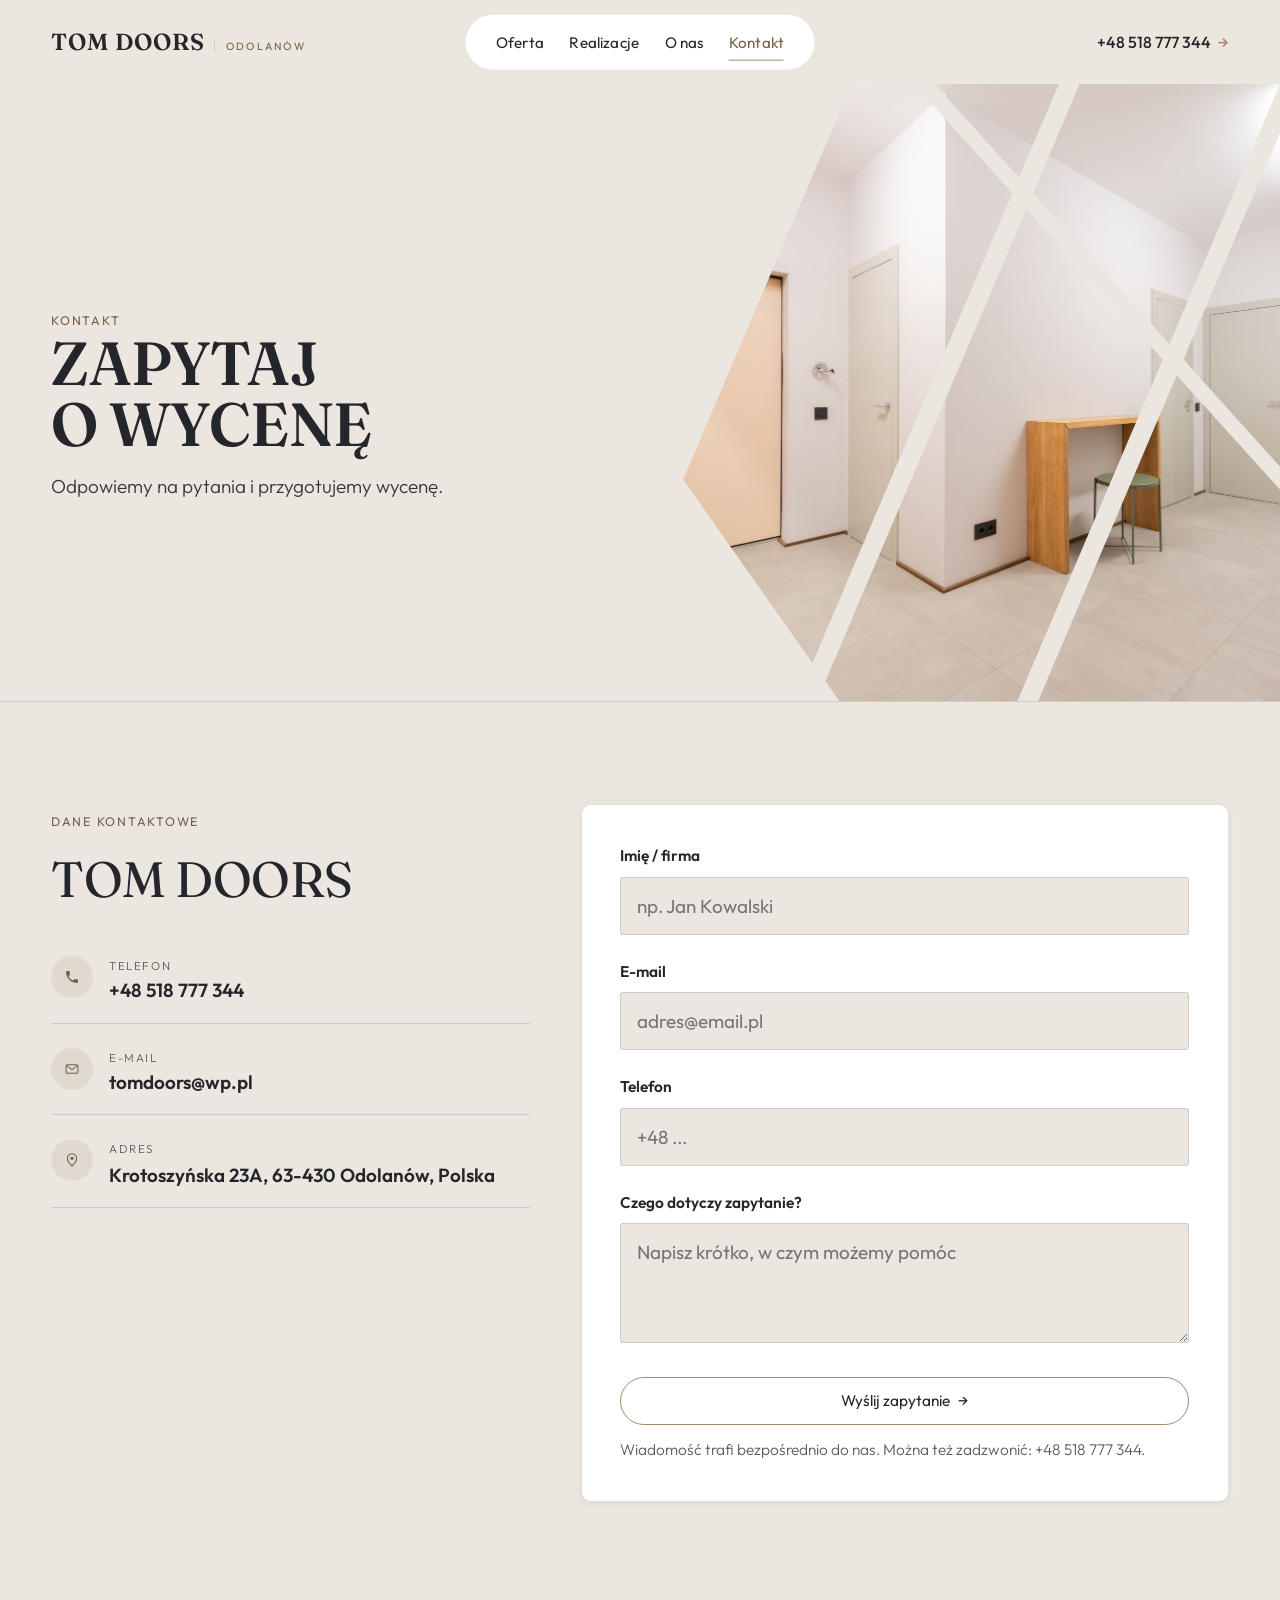
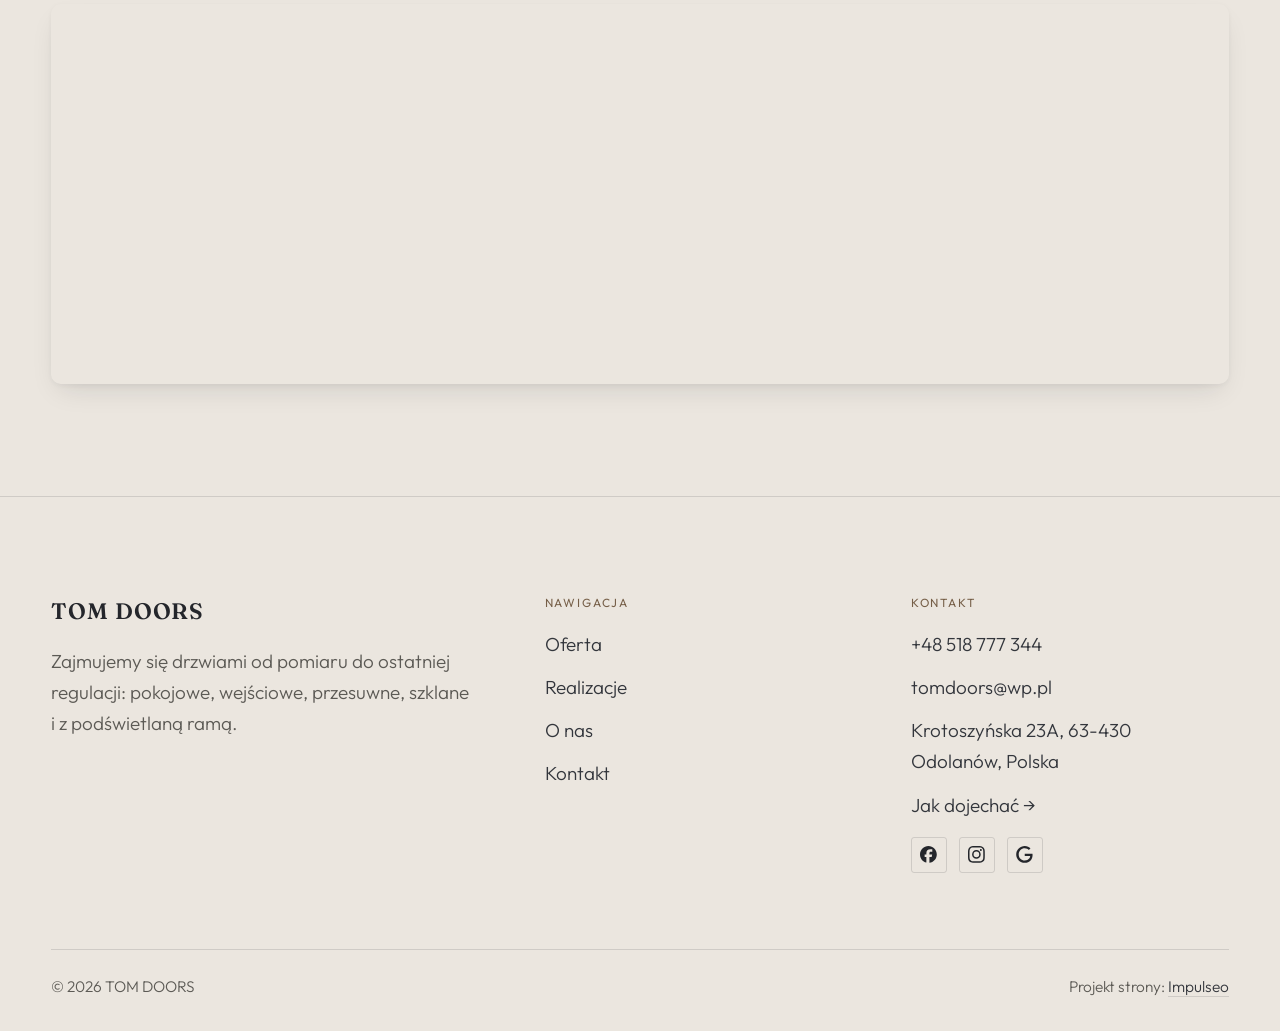
==== commit 258f013e: "[claude-edit][cmt:f51d356d-da6b-41bc-a4fe-0f7dc668e724] Wygląd w stylu klindworthroofing.com: krem/g" ====
--- a/kontakt.html
+++ b/kontakt.html
@@ -19,8 +19,9 @@
 <meta name="twitter:card" content="summary_large_image">
 <link rel="preconnect" href="https://fonts.googleapis.com">
 <link rel="preconnect" href="https://fonts.gstatic.com" crossorigin>
-<link href="https://fonts.googleapis.com/css2?family=IBM+Plex+Sans+Condensed:wght@500;600;700&family=IBM+Plex+Sans:wght@400;500;600&display=swap" rel="stylesheet">
+<link href="https://fonts.googleapis.com/css2?family=Fraunces:opsz,wght@9..144,400;9..144,500;9..144,600&family=Outfit:wght@300;400;500&display=swap" rel="stylesheet">
 <link rel="stylesheet" href="assets/styles.css?v=f9ef40aa">
+<link rel="stylesheet" href="assets/kw.css?v=kw1">
 </head>
 <body>
 
@@ -34,6 +35,7 @@
       <a href="kontakt.html" class="active" aria-current="page">Kontakt</a>
       <a href="kontakt.html" class="btn btn-accent">Zapytaj o wycenę</a>
     </nav>
+    <a class="kw-navtel" href="tel:+48518777344"><span class="kw-navtel-lab">Zadzwoń</span> <span class="kw-navtel-num">+48 518 777 344</span> <span class="arr">→</span></a>
     <button class="nav-toggle" aria-label="Menu"><span></span><span></span><span></span></button>
   </div>
 </header>
--- a/assets/kw.css
+++ b/assets/kw.css
@@ -0,0 +1,220 @@
+/* ============================================================
+   SKÓRKA „KLINDWORTH" (28.10.2026, prośba Szymona z karty:
+   wygląd jak klindworthroofing.com): kremowe tło, grafit, brąz;
+   szeryfowe nagłówki WERSALIKAMI, lekki bezszeryfowy tekst,
+   przyciski-pigułki z cienką ramką, menu w białej pigułce,
+   hero ze zdjęciem w ukośnych pasach (maska img/kw-mask.svg),
+   ciemna sekcja „Co montujemy", ogromne słowo „Realizacje",
+   wielki numer telefonu na końcu, kremowa stopka.
+   Plik ładowany PO styles.css, więc ten :root wygrywa.
+   ============================================================ */
+:root{
+  --paper:#EBE6DF;
+  --paper-2:#E2DCD3;
+  --paper-3:#E2DCD3;
+  --ink:#24262B;
+  --ink-soft:#33363C;
+  --muted:#5C5A55;
+  --line:rgba(36,38,43,.14);
+  --accent:#A58C6F;
+  --accent-d:#7A6650;
+  --accent-soft:rgba(165,140,111,.14);
+  --accent-text:#765F48;
+  --gold:#A58C6F;
+  --dark:#24262B;
+  --font-display:'Fraunces','Times New Roman',serif;
+  --font-body:'Outfit','Helvetica Neue',sans-serif;
+  --kw-cream-soft:rgba(235,230,223,.74);
+}
+body{background:var(--paper);color:var(--ink);font-weight:300}
+p{font-weight:300}
+h1,h2,h3{font-family:var(--font-display);font-weight:500;letter-spacing:-.01em;color:var(--ink)}
+h2{font-weight:400;line-height:1.15}
+.eyebrow{font-family:var(--font-body);font-weight:400;letter-spacing:.14em;color:var(--accent-text);font-size:.78rem}
+.eyebrow::before{display:none}
+.head h2::after,.head.center h2::after{display:none}
+
+/* ---------- PRZYCISKI = pigułki z cienką ramką ---------- */
+.btn,.btn-accent,.btn-ghost,.btn-light{border-radius:999px;font-family:var(--font-body);font-weight:400;
+  letter-spacing:0;text-transform:none;box-shadow:none;background:transparent;color:var(--ink);
+  border:1px solid var(--accent);padding:.85rem 1.7rem}
+.btn-accent:hover,.btn-ghost:hover,.btn-light:hover{background:var(--accent);border-color:var(--accent);color:#fff;transform:none;box-shadow:none}
+.btn::after{display:none}
+
+/* ---------- NAGŁÓWEK: marka z lewej, menu w białej pigułce na środku, telefon z prawej ---------- */
+.nav,.nav.nav-solid{background:color-mix(in srgb,var(--paper) 94%,transparent);border-bottom:0;box-shadow:none}
+.nav::after{display:none}
+.nav .brand .name,.nav.nav-solid .brand .name{font-family:var(--font-display);font-weight:600;color:var(--ink);
+  text-transform:uppercase;letter-spacing:.04em;font-size:1.45rem}
+.nav .brand .sub,.nav.nav-solid .brand .sub{color:var(--accent-text);border-left-color:var(--line);font-weight:400}
+.nav .nav-links a:not(.btn-accent),.nav.nav-solid .nav-links a:not(.btn-accent){color:var(--ink);text-transform:none;
+  letter-spacing:.01em;font-size:.95rem;font-weight:400}
+.nav .nav-links a:not(.btn-accent)::after{background:var(--accent)}
+.nav .nav-links a:not(.btn-accent):hover,.nav .nav-links a.active:not(.btn-accent),.nav.nav-solid .nav-links a.active:not(.btn-accent){color:var(--accent-text)}
+.nav .nav-toggle span,.nav.nav-solid .nav-toggle span{background:var(--ink)}
+@media(min-width:681px){
+  .nav .nav-inner{height:84px}
+  .nav.is-stuck .nav-inner{height:72px}
+  .nav .nav-links{padding-right:0;flex:0 0 auto;position:absolute;left:50%;top:50%;translate:-50% -50%;
+    background:#fff;border-radius:999px;padding:.55rem 1.9rem;gap:clamp(1.1rem,2vw,1.8rem)}
+  .nav .nav-links a.btn-accent,.nav:not(.nav-solid) .nav-links a.btn-accent{display:none}
+  .kw-navtel{display:inline-flex;align-items:center;gap:.45em;margin-left:auto;font-size:1rem;font-weight:500;color:var(--ink);white-space:nowrap}
+  .kw-navtel .arr{color:var(--accent)}
+  .kw-navtel:hover{color:var(--accent-text)}
+  .kw-navtel .kw-navtel-lab{display:none}
+}
+@media(min-width:681px) and (max-width:1100px){
+  .kw-navtel .kw-navtel-num{display:none}
+  .kw-navtel .kw-navtel-lab{display:inline}
+}
+@media(max-width:680px){
+  .kw-navtel{display:none}
+  .nav .nav-links{background:var(--paper)}
+  .nav .nav-links a.btn-accent{background:var(--ink);border-color:var(--ink);color:#fff}
+}
+
+/* ---------- HERO: tekst na kremie, zdjęcie w ukośnych pasach ---------- */
+.kw-hero{position:relative;min-height:min(100svh,960px);display:flex;align-items:center;overflow:hidden;background:var(--paper);padding-top:84px}
+.kw-art{position:absolute;top:84px;right:0;bottom:0;width:56%;
+  -webkit-mask:url(../img/kw-mask.svg) center/100% 100% no-repeat;mask:url(../img/kw-mask.svg) center/100% 100% no-repeat}
+.kw-art img{width:100%;height:100%;object-fit:cover;object-position:50% 50%;display:block;animation:kwZoom 14s ease-out both}
+@keyframes kwZoom{from{transform:scale(1.08)}to{transform:scale(1)}}
+@media(prefers-reduced-motion:reduce){.kw-art img{animation:none}}
+.kw-hero-inner{position:relative;z-index:2;width:min(92%,1180px);margin-inline:auto;padding-block:clamp(3rem,8vh,6rem)}
+.kw-hero-copy{max-width:min(36rem,44%)}
+.kw-kicker{display:block;font-size:.8rem;letter-spacing:.14em;text-transform:uppercase;color:var(--accent-text);margin-bottom:1.1rem}
+.kw-h1{font-family:var(--font-display);font-weight:600;text-transform:uppercase;line-height:.98;letter-spacing:-.01em;
+  font-size:clamp(2.6rem,1.8rem + 3.6vw,5rem);color:var(--ink)}
+.kw-lead{margin-top:1.4rem;font-size:clamp(1.02rem,.98rem + .25vw,1.18rem);line-height:1.65;max-width:31rem;color:var(--ink-soft)}
+.kw-actions{display:flex;flex-wrap:wrap;align-items:center;gap:1.4rem;margin-top:2rem}
+.kw-tel{font-family:var(--font-display);font-size:1.35rem;color:var(--ink);white-space:nowrap}
+.kw-tel:hover{color:var(--accent-text)}
+.kw-trust{margin-top:2rem;font-size:.9rem;color:var(--muted)}
+.kw-trust .ico-star{color:var(--accent)}
+@media(max-width:900px){
+  .kw-hero{flex-direction:column;align-items:stretch;min-height:0;padding-top:72px}
+  .kw-art{position:relative;top:0;width:100%;height:clamp(260px,62vw,460px);order:2}
+  .kw-hero-copy{max-width:none}
+  .kw-hero-inner{padding-block:2.4rem 2rem}
+}
+
+/* pas liczb pod hero - cienkie linie zamiast kafli */
+.dom-statband .wrap{padding-block:var(--space-6)}
+.dom-statband{background:var(--paper);border-top:1px solid var(--line);border-bottom:1px solid var(--line)}
+.dom-stats{background:transparent;border:0;gap:0;border-radius:0}
+.dom-stat{background:transparent;border-left:1px solid var(--line)}
+.dom-stat:first-child{border-left:0}
+.dom-stat .ds-num{font-family:var(--font-display);font-weight:500;color:var(--ink)}
+.dom-stat .ds-lab{color:var(--accent-text);font-weight:400;letter-spacing:.12em}
+@media(max-width:760px){.dom-stat:nth-child(3){border-left:0}.dom-stat:nth-child(n+3){border-top:1px solid var(--line)}}
+
+.opinie-mini{background:var(--paper)}
+.opinie-mini .om-item blockquote{font-family:var(--font-display);font-size:1.05rem;font-weight:400}
+.opinie-mini .om-autor{color:var(--accent-text);font-weight:400}
+
+/* ---------- CO MONTUJEMY: ciemna sekcja, pionowy podpis, karty bez ramek ---------- */
+.kw-what{background:var(--dark);color:var(--paper);padding-block:clamp(5rem,10vw,9rem)}
+.kw-what-top{display:grid;grid-template-columns:auto 1fr 1fr;gap:clamp(1.5rem,4vw,4rem);align-items:start;margin-bottom:clamp(3rem,6vw,5rem)}
+.kw-vert{writing-mode:vertical-rl;transform:rotate(180deg);font-size:.78rem;letter-spacing:.2em;
+  text-transform:uppercase;color:var(--accent)}
+.kw-what h2{color:var(--paper);font-family:var(--font-display);font-weight:600;text-transform:uppercase;line-height:1;
+  font-size:clamp(2rem,1.3rem + 2.6vw,3.6rem)}
+.kw-what-txt{color:var(--kw-cream-soft);font-size:clamp(1.02rem,.98rem + .25vw,1.15rem);line-height:1.75;max-width:34rem}
+.kw-what .dom-card{background:transparent;border:0;border-radius:0;box-shadow:none}
+.kw-what .dom-card__img{border-radius:0;aspect-ratio:4/5;background:#2e3036}
+.kw-what .dom-card__body{padding:1.2rem 0 0}
+.kw-what .dom-card__name{color:var(--paper);font-weight:500}
+.kw-what .dom-card__tag{color:rgba(235,230,223,.62)}
+.kw-what .dom-card__link{color:var(--accent);font-weight:400}
+.kw-what .btn{color:var(--paper)}
+@media(max-width:900px){
+  .kw-what-top{grid-template-columns:1fr}
+  .kw-vert{writing-mode:horizontal-tb;transform:none}
+}
+
+/* ---------- OGROMNE SŁOWO-NAGŁÓWEK (jak „WORK" na wzorze) ---------- */
+.kw-giant,.kw-work h2.kw-giant{font-family:var(--font-display);font-weight:600;text-transform:uppercase;line-height:.85;letter-spacing:-.02em;
+  font-size:clamp(2.4rem,.4rem + 10.5vw,12rem);overflow-wrap:anywhere;color:var(--paper);margin:0 0 clamp(2rem,4vw,3.5rem)}
+
+/* ---------- REALIZACJE na ciemnym ---------- */
+.kw-work{background:var(--dark);color:var(--paper);padding-top:clamp(4rem,8vw,7rem)}
+.kw-work .head .eyebrow{color:var(--accent)}
+.kw-work .head p{color:var(--kw-cream-soft)}
+.kw-work .tile{border-radius:0}
+.kw-work .btn{color:var(--paper)}
+
+/* ---------- PROCES na kremie ---------- */
+.proces{background:var(--paper)}
+.proc-count .pc-cur,.proces-line .pno{font-family:var(--font-display);color:var(--accent-text)}
+.proces-line h3{font-weight:500}
+.proc-bar i{background:var(--accent)}
+
+/* ---------- OPINIE na kremie, duże cytaty szeryfem ---------- */
+.opinie{background:var(--paper-2)}
+.opinie .head h2{font-family:var(--font-display);text-transform:uppercase;font-weight:600}
+.opinie .op-card{background:transparent;border:0;border-top:1px solid var(--line);border-radius:0;box-shadow:none;padding:1.6rem 0 0}
+.opinie .op-card blockquote{font-family:var(--font-display);font-weight:400;font-size:clamp(1.12rem,1rem + .45vw,1.4rem);line-height:1.45;color:var(--ink)}
+.opinie .op-autor{color:var(--muted);font-weight:400}
+.opinie .op-star{color:var(--accent)}
+.opinie .op-google{background:transparent;border-color:var(--accent);border-radius:999px}
+
+/* ---------- FAQ / karty na podstronach ---------- */
+.faq-item{background:transparent;border:0;border-bottom:1px solid var(--line);border-radius:0;box-shadow:none}
+.faq-item summary{font-family:var(--font-display);font-weight:400;font-size:1.15rem}
+.dom-card{border-radius:0;box-shadow:none}
+.dom-card__name{font-weight:500}
+.dom-card__link{color:var(--accent-text);font-weight:400}
+
+/* ---------- KOŃCÓWKA: „Popracujmy razem" + wielki numer ---------- */
+.kw-cta{background:var(--dark);color:var(--paper);text-align:center;padding-block:clamp(5rem,10vw,9rem);border-top:1px solid rgba(235,230,223,.12)}
+.kw-cta .eyebrow{color:var(--accent);justify-content:center}
+.kw-cta-num{display:block;font-family:var(--font-display);font-weight:500;line-height:1;white-space:nowrap;
+  font-size:clamp(2.2rem,.6rem + 7.4vw,8rem);color:var(--paper);margin:1.2rem 0 1.6rem;letter-spacing:-.01em}
+.kw-cta-num:hover{color:var(--accent)}
+.kw-cta p{color:var(--kw-cream-soft);max-width:40ch;margin:0 auto 2rem}
+.kw-cta .btn{color:var(--paper)}
+
+/* stare CTA na podstronach - te same barwy */
+.cta{background:var(--dark)}
+.cta h2{font-family:var(--font-display);font-weight:400;color:var(--paper)}
+.cta p{color:var(--kw-cream-soft)}
+.cta .eyebrow{color:var(--accent)}
+.cta .btn-light,.cta .btn-ghost-cta{color:var(--paper);background:transparent;border-color:var(--accent)}
+.cta .btn-light:hover,.cta .btn-ghost-cta:hover{background:var(--accent);color:#fff}
+
+/* ---------- NAGŁÓWKI PODSTRON: krem + zdjęcie w ukośnych pasach ---------- */
+.pagehead{background:var(--paper);min-height:min(78svh,720px);border-bottom:1px solid var(--line)}
+.pagehead::after{display:none}
+.pagehead img{left:auto;top:84px;height:calc(100% - 84px);bottom:auto;width:54%;
+  -webkit-mask:url(../img/kw-mask.svg) center/100% 100% no-repeat;mask:url(../img/kw-mask.svg) center/100% 100% no-repeat}
+.pagehead .wrap{color:var(--ink);padding-top:calc(84px + var(--space-8))}
+.pagehead h1{color:var(--ink);text-shadow:none;font-family:var(--font-display);font-weight:600;text-transform:uppercase;
+  letter-spacing:-.01em;line-height:1;font-size:clamp(2.2rem,1.4rem + 3vw,4.4rem);max-width:min(14ch,48%)}
+.pagehead .eyebrow{color:var(--accent-text)}
+.pagehead p{color:var(--ink-soft);text-shadow:none;max-width:min(44ch,46%)}
+@media(max-width:900px){
+  .pagehead{flex-direction:column;align-items:stretch;min-height:0;padding-top:72px}
+  .pagehead img{position:relative;top:0;width:100%;bottom:auto;height:clamp(240px,58vw,420px);order:2}
+  .pagehead .wrap{padding-top:var(--space-7);padding-bottom:var(--space-6)}
+  .pagehead h1,.pagehead p{max-width:none}
+}
+
+/* ---------- STOPKA na kremie ---------- */
+footer{background:var(--paper);color:var(--ink);border-top:1px solid var(--line)}
+.foot-brand .name{font-family:var(--font-display);font-weight:600;letter-spacing:.04em;color:var(--ink)}
+.foot-brand p{color:var(--muted)}
+.foot-col h4{color:var(--accent-text);font-family:var(--font-body);font-weight:400}
+.foot-col a,.foot-col p{color:var(--ink-soft)}
+.foot-col a:hover{color:var(--accent-text)}
+.foot-soc .soc{color:var(--ink);border-color:var(--line)}
+.foot-bot{border-top-color:var(--line);color:var(--muted)}
+.foot-bot a:hover{color:var(--ink)}
+.foot-bot a.foot-credit{color:var(--ink-soft);border-bottom-color:var(--line)}
+.foot-bot a.foot-credit:hover{color:var(--ink);border-bottom-color:var(--ink)}
+
+/* pasek na telefonie */
+.sticky-reserve .sr-book{background:var(--ink);color:#fff}
+.sticky-reserve .sr-call{background:var(--paper);color:var(--ink)}
+.stopklatka{margin:0}
+/* nagłówek kontaktu: po prawej krawędzi zdjęcia jest pas tapety - kadr w lewo */
+.pagehead img[src$="g14.jpg"]{object-position:8% 50%}
